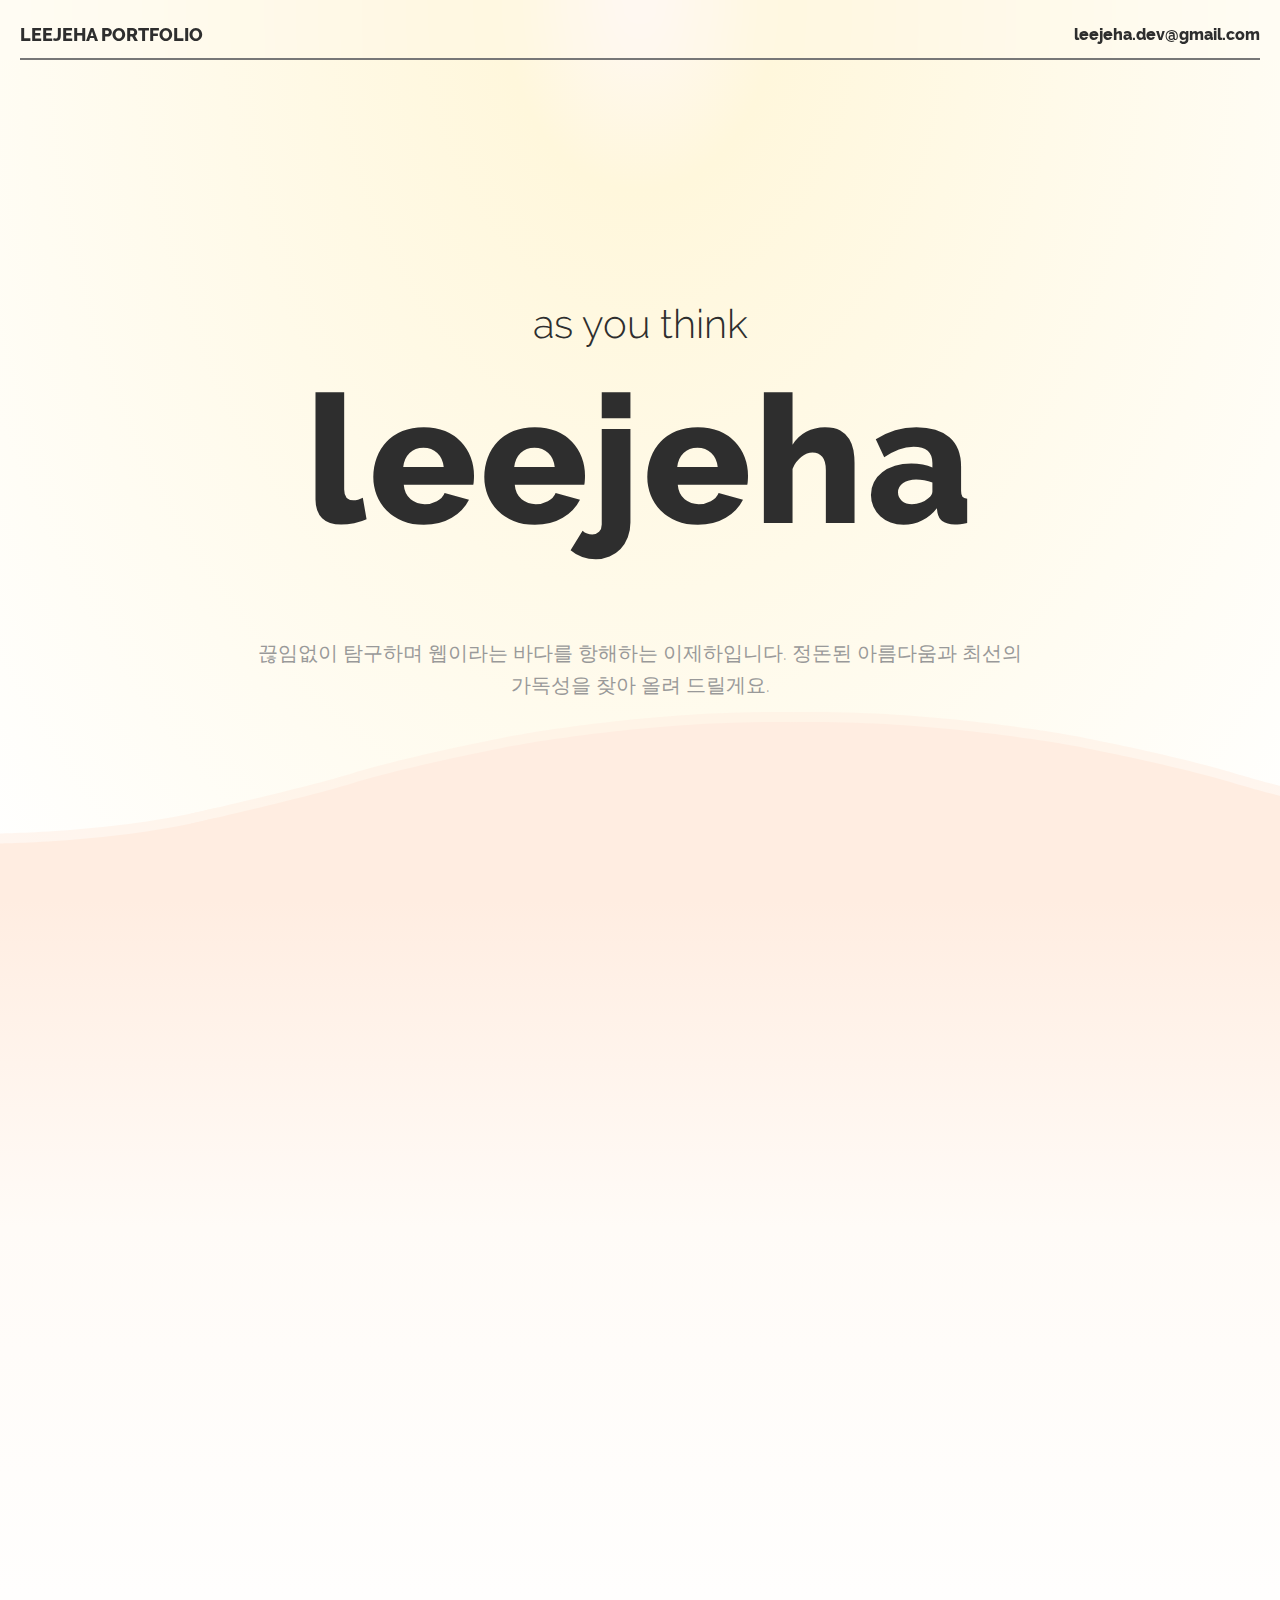
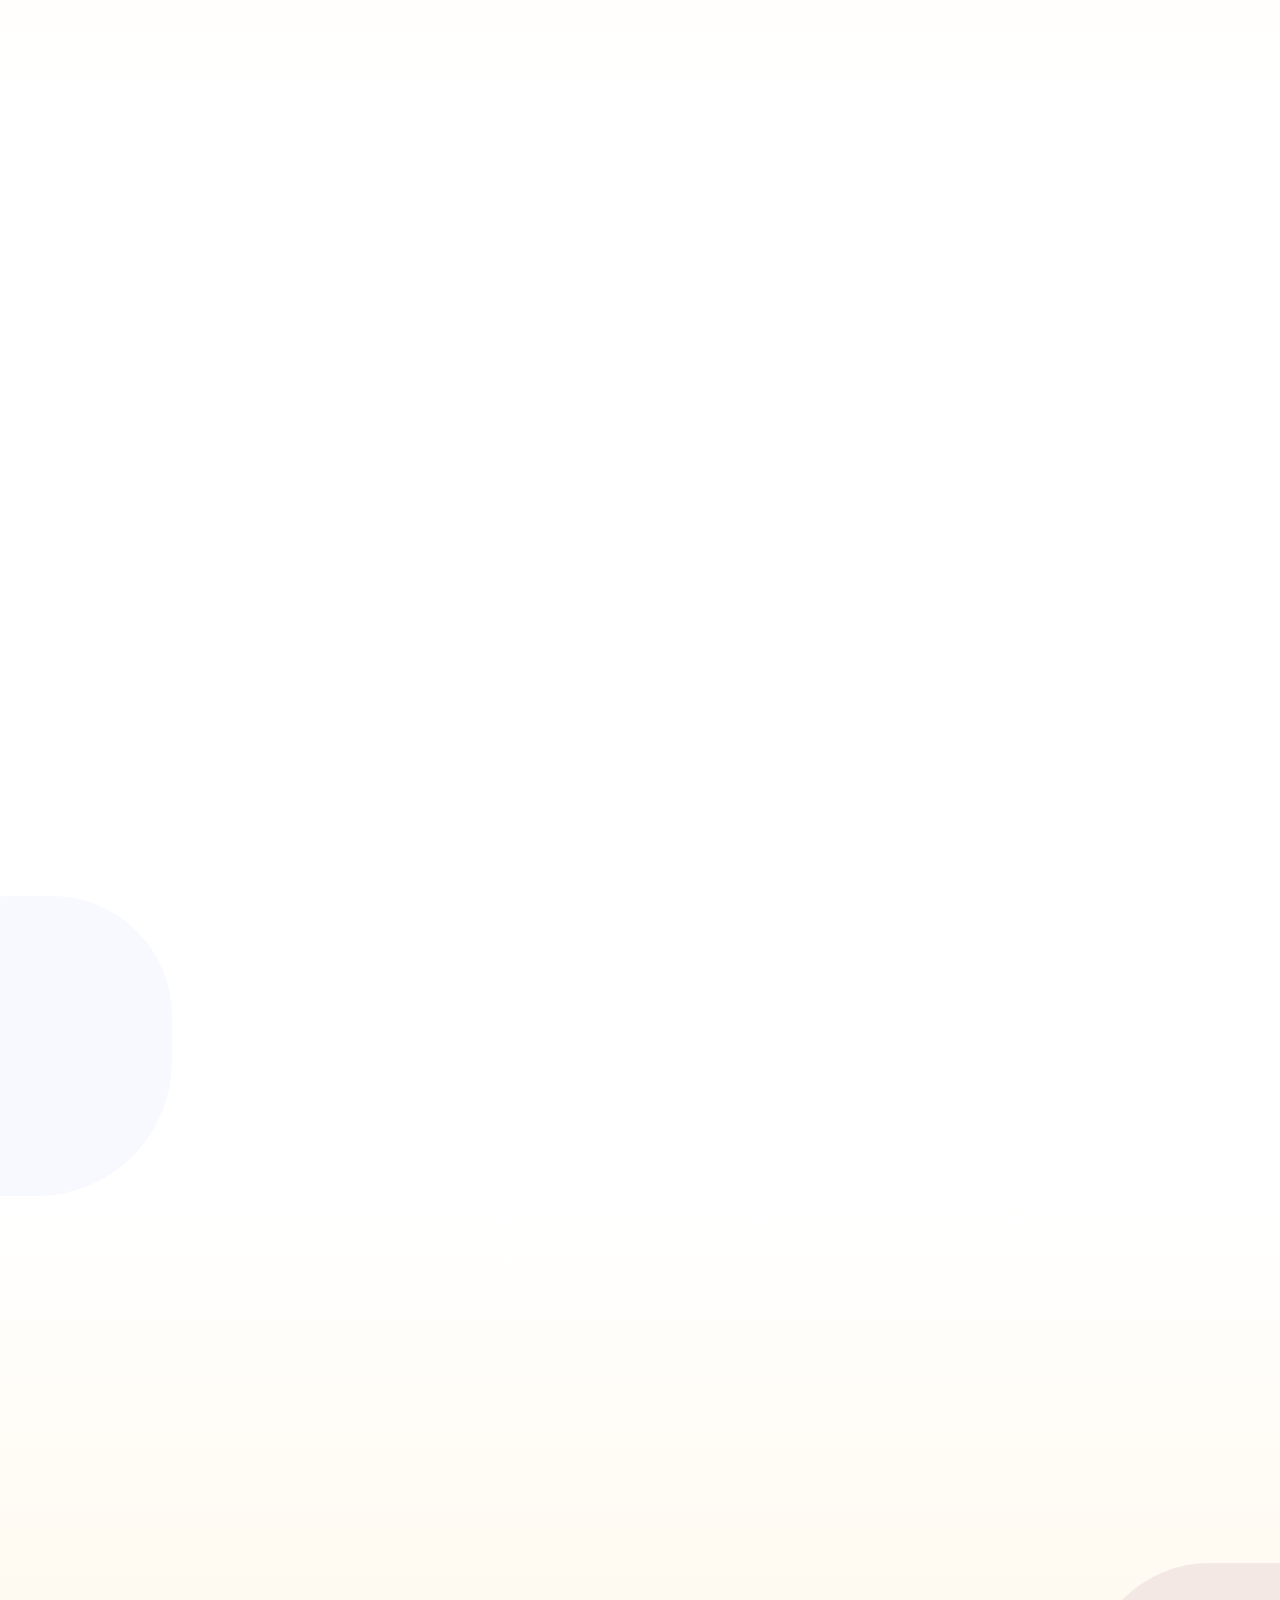
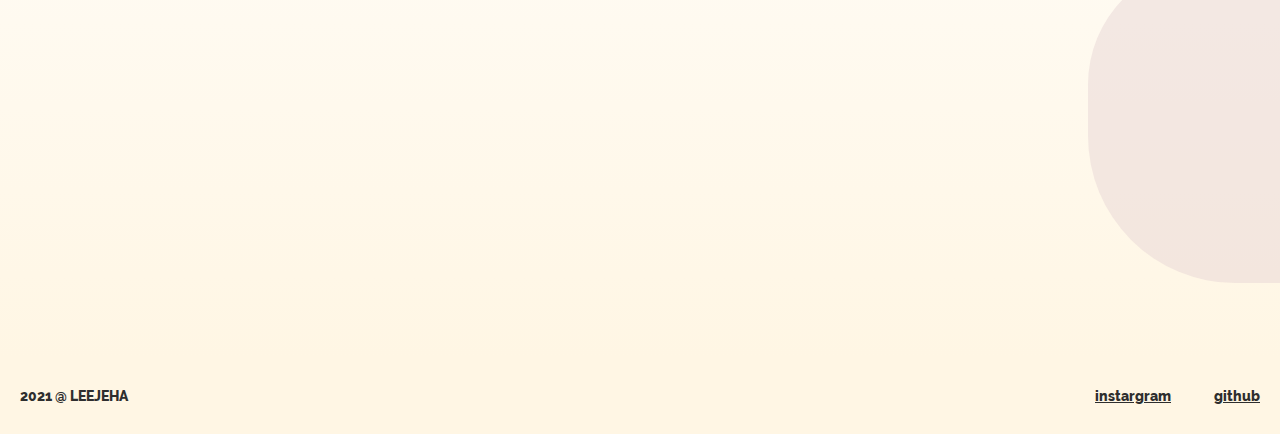
==== main.html @ e1c692f7 "업데이트" ====
<!DOCTYPE html>
<html lang="ko">
  <head>
    <meta charset="UTF-8">
    <meta http-equiv="x-ua-compatible" content="IE=EDGE">
    <meta name="viewport" content="width=device-width, initial-scale=1">
    <meta name="Author" content="이제하leejeha">
    <meta name="keywords" content="웹퍼블리싱 , web publishing , 반응형 웹, 반응형 , 이제하의 포트폴리오 , 웹 퍼블리셔 , 경력 웹 퍼블리셔 , 포트폴리오 , 웹 퍼블리싱 포트폴리오, 웹 퍼블리셔 포트폴리오 , UI , UX">
    <meta name="description" content="웹퍼블리셔 이제하의 포트폴리오입니다.누구나 직관적으로 알 수 있는 UX를 만드는 데 관심이 많아요.">
    <title>LeeJeha portfolio</title>
    <link rel="stylesheet" href="css/reset.css">
    <link rel="stylesheet" href="css/font.css">
    <link rel="stylesheet" href="css/common.css">
    <link rel="stylesheet" href="css/style.css">
    <link rel="stylesheet" href="css/animation.css">
    <link rel="apple-touch-icon" sizes="120x120" href="apple-touch-icon.png">
    <link rel="icon" type="image/png" sizes="32x32" href="favicon-32x32.png">
    <link rel="icon" type="image/png" sizes="16x16" href="favicon-16x16.png">
    <link rel="shortcut icon" href="favicon.ico" type="image/x-icon">
    <script src="js/jquery-3.4.1.min.js"></script>
    <script src="js/jquery-migrate-1.4.1.min.js"></script>
    <script src="js/main.js"></script>
    <script>
      window.onload = function(){
       $("#loading").hide();
      }
     </script>
  </head>
  <body>
    <div id="loading" class="load-bg">
      <img src="img/loading.gif" alt="loading" width="100" height="100">
    </div>
    <div id="wrap">
      <!-- header_container// -->
      <section class="header_container">
        <header class="main_header">
          <div class="flex">
            <h1 class="logo">
              <a href="/" class="">LEEJEHA PORTFOLIO</a>
            </h1>
            <a href="mailto:leejeha.dev@gmail.com" class="link-email">leejeha.dev@gmail.com</a>
          </div>
        </header>
      </section>
      <!-- //header_container -->
  
      <main class="section-wrap">
        <!-- intro// -->
        <section class="intro">
          <div class="title-module">
            <div class="title-module-inner">
              <p class="title-main">
                <span class="title-sub">as you think</span>
                <strong class="">leejeha</strong><br />
              </p>
              <div class="desc-wrap">
                <p class="title-desc">
                  끊임없이 탐구하며 웹이라는 바다를 항해하는 이제하입니다.
                  정돈된 아름다움과 최선의 가독성을 찾아 올려 드릴게요.
                </p>
              </div>
            </div>
          </div>
          <div class="ani-base">
            <div class="ani-wave"></div>
            <div class="ani-wave"></div>
          </div>
        </section>
        <!-- //intro -->
  
        <!-- project// -->
        <section id="project" class="content project">
          <div class="project-title box-ani top-bottom">
            <strong class="section-title">PROJECT</strong>
            <strong class="section-title-desc">what i made</strong>
          </div>
          <div class="project-container">
            <ul class="list-project flex box-ani top-bottom tran04">
              <li>
                <div class="project-wrap">
                  <div class="thumb-box">
                    <a href="./html/damgging.html">
                      <img src="../portfolio/img/con1/project_dam.png" alt="담깅">
                    </a>
                  </div>
                  <div class="project-title-box">
                    <span class="project-year">2023</span>
                    <strong class="thumb-title">플로깅 어시스턴트 앱 담깅</strong>
                    <p class="desc">모바일</p>
                  </div>
                </div>
                
                <!-- <div class="poplayer pop_desc">
                  <div class="popcont">
                    <div class="thumb-box">
                      <img src="../portfolio/img/con1/port_damgging_pop.png" alt="이젠클라우드">
                    </div>
                    <dl class="port_detail">
                      <dt class="title">[해커톤]담깅 - 플로깅 프로젝트 웹사이트 구축</dt>
                      <dd>
                        <strong class="unit_name">환경 및 담당업무</strong>
                        <span class="unit_cont">React / 마크업(퍼블리싱)</span>
                      </dd>
                      <dd>
                        <strong class="unit_name">사용 언어</strong>
                        <span class="urignit_cont">HTML5 / CSS3</span>
                      </dd>
                      <dd>
                        <span class="desc">
                          사이트에 대한 간단한 설명 및 담당했던 업무를 상세히 입력한다.
                        </span>
                      </dd>
                    </dl>
                  </div>
                  <button type="button" class="btn_popclose">
                    <span class="hidden">닫기</span>
                  </button>
                </div> -->
              </li>
              <li>
                <div class="project-wrap">
                  <div class="thumb-box">
                    <a href="./html/ezen.html">
                      <img src="../portfolio/img/con1/project_ezen.png" alt="이젠클라우드">
                    </a>
                  </div>
                  <div class="project-title-box">
                    <span class="project-year">2023</span>
                    <strong class="thumb-title">이젠클라우드 다단계 쇼핑몰 서비스 구축</strong>
                    <p class="desc">기획 / 반응형웹</p>
                  </div>
                </div>
                <!-- <div class="poplayer pop_desc">
                  <div class="popcont">
                    <div class="thumb-box">
                      <img src="../portfolio/img/con1/port_ezen_pop.png" alt="이젠클라우드">
                    </div>
                    <dl class="port_detail">
                      <dt class="title">[이젠클라우드]엔더스 자사 솔루션 구축 프로젝트</dt>
                      <dd>
                        <span class="unit_cont">HTML5 / CSS3 / jQuery</span>
                      </dd>
                      <dd>
                        <span class="desc">
                          사이트에 대한 간단한 설명 및 담당했던 업무를 상세히 입력한다.
                        </span>
                      </dd>
                    </dl>
                  </div>
                  <button type="button" class="btn_popclose">
                    <span class="hidden">닫기</span>
                  </button>
                </div> -->
              </li>
              <li>
                <div class="project-wrap">
                  <div class="thumb-box">
                    <a href="./html/mylab.html">
                      <img src="../portfolio/img/con1/project_mylab.png" alt="마이랩">
                    </a>
                  </div>
                  <div class="project-title-box">
                    <span class="project-year">2023</span>
                    <strong class="thumb-title">한국암웨이 마이랩 유지보수</strong>
                    <p class="desc">반응형웹</p>
                  </div>
                </div>
                <!-- <div class="poplayer pop_desc">
                  <div class="popcont">
                    <div class="thumb-box">
                      <img src="../portfolio/img/con1/port_mylab_pop.png" alt="마이랩">
                    </div>
                    <dl class="port_detail">
                      <dt class="title">한국암웨이 마이랩 솔루션 - 스타일 및 레이아웃 유지보수</dt>
                      <dd>
                        <strong class="unit_name">환경 및 담당업무</strong>
                        <span class="unit_cont">VUE.js / 마크업(퍼블리싱)</span>
                      </dd>
                      <dd>
                        <strong class="unit_name">사용 언어</strong>
                        <span class="unit_cont">SCSS</span>
                      </dd>
                      <dd>
                        <span class="desc">
                          사이트에 대한 간단한 설명 및 담당했던 업무를 상세히 입력한다.
                        </span>
                      </dd>
                    </dl>
                  </div>
                  <button type="button" class="btn_popclose">
                    <span class="hidden">닫기</span>
                  </button>
                </div> -->
              </li>
              <li>
                <div class="project-wrap">
                  <div class="thumb-box">
                    <a href="./html/ums.html">
                      <img src="../portfolio/img/con1/project_kjbank.png" alt="광주은행">
                    </a>
                  </div>
                  <div class="project-title-box">
                    <span class="project-year">2023</span>
                    <strong class="thumb-title">광주은행 UMS 솔루션 구축</strong>
                    <p class="desc">PC web</p>
                  </div>
                </div>
                <!-- <div class="poplayer pop_desc">
                  <div class="popcont">
                    <div class="thumb-box">
                      <img src="../portfolio/img/con1/port_ums_kj.png" alt="광주은행 UMS">
                    </div>
                    <dl class="port_detail">
                      <dt class="title">광주은행 UMS 관리자 서비스 구축 및 개선 프로젝트</dt>
                      <dd>
                        <strong class="unit_name">환경 및 담당업무</strong>
                        <span class="unit_cont">JAVA / 마크업(퍼블리싱)</span>
                      </dd>
                      <dd>
                        <strong class="unit_name">사용 언어</strong>
                        <span class="unit_cont">HTML5 / CSS3 / jQuery</span>
                      </dd>
                      <dd>
                        <span class="desc">
                          사이트에 대한 간단한 설명 및 담당했던 업무를 상세히 입력한다.
                        </span>
                      </dd>
                    </dl>
                  </div>
                  <button type="button" class="btn_popclose">
                    <span class="hidden">닫기</span>
                  </button>
                </div> -->
              </li>
              <li>
                <div class="project-wrap">
                  <div class="thumb-box">
                    <a href="./html/email.html">
                      <img src="../portfolio/img/con1/project_email.png" alt="광주은행">
                    </a>
                  </div>
                  <div class="project-title-box">
                    <span class="project-year">2023</span>
                    <strong class="thumb-title">이메일 템플릿</strong>
                    <p class="desc">마크업 / jQuery</p>
                  </div>
                </div>
                <div class="poplayer pop_desc">
                  <div class="popcont"> 
                    <div class="thumb-box">
                      <img src="../portfolio/img/con1/port_email.png" alt="광주은행">
                    </div>
                    <dl class="port_detail">
                      <dt class="title">광주은행 이메일 템플릿 및 첨부파일 테이블 코딩</dt>
                      <dd>
                        <strong class="unit_name">담당업무</strong>
                        <span class="unit_cont">마크업(퍼블리싱)</span>
                      </dd>
                      <dd>
                        <strong class="unit_name">사용 언어</strong>
                        <span class="unit_cont">HTML / Javascript</span>
                      </dd>
                      <dd>
                        <span class="desc">
                          사이트에 대한 간단한 설명 및 담당했던 업무를 상세히 입력한다.
                        </span>
                      </dd>
                    </dl>
                  </div>
                  <button type="button" class="btn_popclose">
                    <span class="hidden">닫기</span>
                  </button>
                </div>
              </li>
            </ul>
          </div>
        </section>
        <!-- //project -->
  
        <!-- profile// -->
        <section id="profile" class="content profile">
          <div class="profile-wrap">
            <div class="image-box box-ani bottom-top tran02">
              <img src="./img/profile.svg" alt="프로필">
            </div>
            <div class="profile-txt-box box-ani bottom-top tran06">
              <div class="profile-title">
                <strong>leejeha</strong>
              </div>
              <p>
                안녕하세요!<br />
                고요함 속 경청과 소통을 즐기는 웹퍼블리셔 이제하입니다.<br />
                갈등과 이슈를 기회로 바꾸는 데 흥미를 느끼며, 언제나 '모든 업무는 전부 나의 것'이라는 마음으로
                포기하는 일 없이 나아갑니다.
              </p>
              <p>
                상황에 따라 정돈된 마크업과 컴포넌트 단위 작업을 능숙하게 할 수 있습니다. 
                VUE / JSP 환경을 경험하였으며, REACT 클래스를 수강하여 다양한 방법을 
                탐구하기 위해 노력하고 있습니다.
              </p>
              <p>
                누구나 직관적으로 알 수 있는 UX를 만드는 데 관심이 많아요.<br />
                미래의 UI/UX 기획자를 꿈꾸고 있으며,
                프로젝트라는 넓은 도화지 위에 팀원들과 함께 걸어가며 '완성'을 그립니다.
              </p>
            </div>
            <a href="https://panoramic-vertebra-c48.notion.site/4df01962bee345e4b0b6b75c0b12daf1?pvs=4" class="btn big box-ani">더 알아보기</a>
          </div>
        </section>
        <!-- //profile -->
        <!-- contact// -->
        <section id="contact" class="contact">
          <div class="contact-wrap">
            <h2 class="contact-title  box-ani bottom-top">Always Waiting for You</h2>
            <p class="contact-title-desc box-ani top-bottom">
              경험과 인성을 갖춘 퍼블리셔를 찾고 있다면<br />
              멋진 일을 함께 하고 싶다면<br />
              언제든지 메일 주세요 :>
            </p>
            <form>
              <fieldset>
                <legend>메시지 전송 양식</legend>
              </fieldset>
              <div class="form-area box-ani top-bottom">
                <ul class="row">
                  <li>
                    <div class="list-item">
                      <input type="text" placeholder="이름">
                    </div>
                  </li>
                  <li>
                    <div class="list-item">
                      <input type="email" placeholder="이메일">
                    </div>
                  </li>
                </ul>
                <ul>
                  <li>
                    <div class="list-item">
                      <textarea placeholder="내용을 입력해주세요."></textarea>
                    </div>
                  </li>
                </ul>
                <a href="mailto:leejeha.dev@gmail.com" class="btn big">보내기</a>
            </form>
  
          </div>
  
        </section>
        <!-- //contact -->
      </main>
  
      <!-- footer// -->
      <footer class="footer">
        <div class="flex">
          <p>2021 @ LEEJEHA</p>
          <div class="link-wrap">
            <a href="https://instagram.com/moo2_1208?igshid=MzMyNGUyNmU2YQ==" target="_blank">instargram</a>
            <a href="https://github.com/jeha-dev" target="_blank">github</a>
          </div>
        </div>
        
      </footer>
      <!-- //footer -->
    </div>
  </body>
</html>
---- css/font.css ----
/* Pretendard */
@font-face {
  font-family: 'Pretendard-Light'; 
    font-style: normal;
    font-weight: 300;
    font-display:swap;
    src: url(/font/Pretendard-Light.woff2) format("woff2");
}
@font-face {
  font-family: 'Pretendard-Medium'; 
    font-style: normal;
    font-weight: 500;
    font-display:swap;
    src: url(/font/Pretendard-Medium.woff2) format("woff2");
}
@font-face {
  font-family: 'Pretendard-ExtraBold'; 
    font-style: normal;
    font-weight: 800;
    font-display:swap;
    src: url(/font/Pretendard-ExtraBold.woff2) format("woff2");
}

/* Raleway */
@font-face{
  font-family: 'Raleway';
  font-style:normal;
  font-weight:300;
  src: url(/font/Raleway-Light.woff2) format("woff2");
}
@font-face{
  font-family: 'Raleway';
  font-style:normal;
  font-weight:800;
  src: url(/font/Raleway-ExtraBold.woff2) format("woff2");
}
---- css/common.css ----
@charset "utf-8";

/* module pack */
.clr-black{color:#000;}
.clr-gray{color:#999;}
.clr-red{color:#ff0000;}
.mg-top{margin-top:10px;}
.mg-bottom{margin-bottom:10px;}
.pdd-top{padding-top:10px;}
.pdd-bottom{padding-bottom:10px;}
.flex{display:flex;flex-wrap: nowrap;flex-direction:row;justify-content:space-between;align-items:center;}

/* font */
.syne{font-family: 'Syne', sans-serif;}

/* loading */
.load-bg {
  display:flex;
  justify-content:center;
  align-items:center;
  position:fixed;
  top:0;
  left:0;
  width:100%;
  height:100%;
  background-color:rgba(0,0,0, .78);
  text-align:center;
  z-index:999;
}
.load-bg img {
  z-index:1000;
}

/* layout > wrap, section-wrap, header, footer, sidebars, lnb, .content, .project-title */
.wrap{
  word-break: keep-all;
}
section, 
.section-wrap {
  position:relative;
}
.section-wrap.details .contact:before{
  display: none;
}
/* header */
.header_container {
  width:100%;
  padding-right:20px;
  padding-left:20px;
  position: fixed;
  top:0;
  left:0;
  background-color:rgba(256,256,256, 12%);
  -webkit-backdrop-filter: blur(2rem);
  backdrop-filter: blur(2rem);
  z-index:100;
}
.main_header {
  min-width:35rem;
  max-width:147rem;
  height:60px;
  margin:0 auto;
  padding-top:22px;
  border-bottom:0.2rem solid #777;
  transition:all 0.4s ease;
}
.main_header .logo a {
  font-size:1.8rem;
  font-weight:800;
}
.main_header .link-email {
  font-size:1.6rem;
  font-weight:800;
}
.link-email::before{
  content:'';
  display:none;
  width:2.4rem;
  height:2.4rem;
  background:url('../img/icon/ico_mail_black.svg') no-repeat bottom / 2.6rem;
  vertical-align:middle;
}

/* footer */
.footer {
  width:100%;
  padding:30px 20px;
  background-color:#FFF6E4;
}
.footer p,
.footer .link-wrap a{
  font-size:1.4rem;
  font-weight:800;
}
.footer .link-wrap a{
  margin-left:40px;
  font-weight:800;
  text-decoration:underline;
}
/* content */
.content *:not(".project-title"){
  position:relative;
  z-index:1;
}
/* project-title */
.project-title {
  margin-bottom:80px;
}
.project-title strong{
  display:block;
  text-align:center;
}
.section-title{
  margin-bottom:6px;
  color:#999;
  font-size:2.4rem;
  font-weight:300;
  opacity:0.4;
}
.section-title-desc{
  color:#999;
  font-size:6.4rem;
  font-weight:800;
  letter-spacing:0.3rem;
  opacity:0.4;
}

/* 
module : button, form, thumbnail, listproject, details-module, popup 
*/

/* button */
.btn {
  position:relative;
  height:3.8rem;
  line-height:38px;
  padding:0 12px;
  background:rgba(256,256,256);
  color:#555;
  font-size:1.4rem;
  font-weight:300;
  text-align:center;
  vertical-align:middle;
  border:0.1rem solid #ccc;
  transition:background-color 0.5s;
}
.btn.big {
  width:24rem;
  height:5.2rem;
  line-height:52px;
  background:rgba(256,256,256, 30%);
  font-size:1.8rem;
}
.btn:focus{
  background:rgba(256,256,256,1);
}
.btn.home {
  position:fixed;
  bottom:18px;
  left:50%;
  transform:translateX(-50%);
  width:12rem;
  line-height:36px;
  background-color:#fff;
  color:#111;
  font-family:'Pretendard';
  font-weight:500;
  border-width:0.2rem;
  border-color:#2e2e2e;
  transition:bottom ease-in-out 0.5s;
  z-index:100;
}

/* text-link */
.text-link {
  position:absolute;
  bottom:-60px;
  left:0;
  text-align:left;
  color:rgb(249, 152, 78);
  font-size:1.6rem;
  font-family:'Pretendard';
  font-weight:500;
  text-decoration:underline;
}

/* form */
input, select, textarea {
  background:transparent;
  font-family:'Pretendard';
  border:none;
}
textarea {
  width:100%;
  height:120px;
  padding:10px;
  color:#2e2e2e;
  font-size:1.6rem;
  font-weight:500;
  border-bottom:0.2rem solid #3e3e3e;
  resize:none;
  overflow-y:auto;
}
input[type="text"], input[type="password"], input[type="number"], input[type="email"], input[type="search"] {
  width:100%;
  height:40px;
  padding:0 10px;
  color:#2e2e2e;
  font-size:1.6rem;
  font-weight:500;
  vertical-align:middle;
  border-bottom:0.2rem solid #3e3e3e;
}
input[type="text"]::placeholder, input[type="password"]::placeholder, input[type="number"]::placeholder, input[type="email"]::placeholder, input[type="search"]::placeholder, textarea::placeholder {
  color:#2e2e2e;
  font-weight:500;
}

/* thumbnail */
.thumb-box{
  background-color:#fff;
  border-radius:30px;
  border:0.1rem solid #e1e1e1;
  overflow:hidden;
}
.thumb-box img{
  width:100%;
  max-width:100%;
  cursor: pointer;
  transform:scale(1);
  transition:transform 0.3s;
}
.thumb-box a:hover img,
.thumb-box a:focus img{
  transform:scale(1.1);
}

/* details-module */
.details {
  background:linear-gradient( #fff3e1 0%, #fffbf7 40%, #fff 100%);
}
.details-intro {
  padding-top:120px;
  padding-bottom:20px;
  overflow:hidden;
}
.details-module {
  position:relative;
  max-width:147rem;
  margin:0 auto;
}
.details-desc {
  display:flex;
  position:relative;
  flex-direction:column;
  align-items:flex-start;
  width:73.5rem;
  margin-left:40px;
  padding-top:60px;
}
.col-2-lg, .col-2-square {
  display:flex;
}
.project-image{
  width:calc(100% - 77.5rem);
  height:100%;
  box-shadow:0px 2px 12px rgba(0, 0, 0, .11);
  border-radius:30px;
  overflow:hidden;
}
.project-image img{
  width:100%;
  object-fit:cover;
}
.row {
  display:flex;
  justify-content:center;
  flex-direction:row;
  flex-wrap:wrap;
  margin-bottom:80px;
}
.row .project-image{
  width:40.4%;
}
.row .project-image.full{
  width:100%;
}
.row .project-image:nth-of-type(2){
  width: 57.14%;
  margin-left:24px;
}
.details .article-title{
  margin-bottom:6px;
  color:#999;
  font-size:2rem;
  font-weight:300;
}
.details .project-title{
  margin-bottom:18px;
  font-size:6rem;
  font-weight:800;
  font-family:'Pretendard';
}
.details .skill-detail{
  margin-bottom:50px;
}
.details .list-skill {
  display:flex;
  flex-direction:row;
  justify-content:flex-start;
  align-items:center;
}
.details .list-skill li{
  margin-right:6px;
  color:#999;
  font-size:1.8rem;
}
.details .list-skill li:after{
  content:'/';
  display:inline-block;
  margin-left:6px;
  color:#999;
  font-size:1.8rem;
}
.details .list-skill li:last-child{
  margin-right:0;
}
.details .list-skill li:last-child:after{
  content:'';
  font-size:0;
}
.details .intro-desc {
  position:relative;
}
.details .intro-desc p{
  margin-bottom:22px;
  font-size:2rem;
  line-height:32px;
}
.details .intro-desc .text-link{
  bottom:-20px;
}
.details-content {
  padding-top:180px;
}
.content-desc {
  width:100%;
}
.content-desc p {
  margin-top:30px;
  font-size:2rem;
  line-height:32px;
}

/* 목록 other-project-link */
.other-project-link {
  display:flex;
  flex-direction:column;
  justify-content:center;
  max-width:147rem;
  margin:0 auto;
  padding-top:120px;
}
.other-project-link .link-title{
  display:block;
  padding:15px 0;
  font-size:2.8rem;
  text-align:left;
}
.other-project-link .list-other {
  border-top:0.1rem solid #e1e1e1;
  border-bottom:0.1rem solid #e1e1e1;
}
.other-project-link .list-other li{
  padding:12px 8px;
  background-color:transparent;
}
.other-project-link .list-other li a {
  position:relative;
  font-size:2rem;
  font-family:'Pretendard';
  font-weight:500;
  z-index:0;
}
.other-project-link .list-other li a::before{
  content:'';
  display:block;
  position:absolute;
  top:0;
  left:0;
  width:0%;
  height:100%;
  background-color:#ffd2a5;
  opacity:0.2;
  transition:width linear 0.212s;
  z-index:-1;
}
.other-project-link .list-other li:hover a::before{
  width:100%;
}

/* popup */
.poplayer {
  display:none;
  position:fixed;
  top:50%;
  right:0;
  left:50%;
  bottom:0;
  transform:translateX(-50%) translateY(-50%);
  width:680px;
  max-width:680px;
  height:600px;
  text-align:center;
  z-index:100;
}
.poplayer.open {
  display:block;
}
.poplayer .popcont {
  display:flex;
  flex-direction:column;
  max-width:100%;
  max-height:600px;
  background-color:#fff;
  border-radius:12px;
  box-shadow: 0px 6px 12px rgba(0, 0, 0, .20);
  overflow-y:auto;
}
.poplayer .popcont::-webkit-scrollbar {
  width:2px;
}
.poplayer .popcont::-webkit-scrollbar-thumb {
  background-color:#ccc;
  border-radius:30px;
}
.poplayer .popcont::-webkit-scrollbar-track {
  background-color:#fff;
}
.pop_desc .thumb-box{
  display:flex;
  justify-content:center;
  align-items:center;
  width:100%;
  margin-bottom:10px;
  border-top-right-radius:0;
  background-color: #fff;
}
.pop_desc .port_detail {
  width:100%;
  height:auto;
  padding:12px 20px 12px 20px;
  background-color:#fff;
  text-align:left;
}
.pop_desc .port_detail .title{
  margin-bottom: 12px;
  padding-right:22px;
  font-size:2.2rem;
  font-weight:600;
  text-align:left;
}
.pop_desc .port_detail dd {
  font-size: 1.5rem;
  margin-bottom:15px;
}
.pop_desc .port_detail .unit_name{
  margin-bottom:6px;
  color:#333;
  font-weight:500;
}
.pop_desc .port_detail .unit_cont{
  color:#777;
}
.pop_desc .port_detail dd:last-child{
  margin-top:48px;
}
.pop_desc .port_detail dd:last-child .desc{
  line-height:28px;
  font-size:1.7rem;
}
.pop_desc .btn_link{
  margin-top:0;
}
.poplayer .btn_popclose {
  display:block;
  position:absolute;
  right:10px;
  top:10px;
  width:30px;
  height:30px;
  border-radius:50%;
  background:rgba(3,3,3,0.16) url("../img/icon/close.png") no-repeat center / 18px;
}

/* responsive */
@media (max-width: 1469px) {
  .section-title {
    font-size:2rem;
  }
  .details-intro,
  .details-content {
    padding-left:20px;
    padding-right:20px;
  }
  .col-2-lg, .col-2-square {
    align-items:center;
  }
  .project-image{
    width:47%;
  }
  .details-desc {
    width:50%;
    margin-left:3%;
    padding-top:30px;
  }
  .details .project-title {
    font-size:4rem;
  }
  .details .article-title{
    font-size:1.8rem;
  }
  .details .intro-desc p,
  .content-desc p{
    margin-bottom:18px;
    font-size:1.8rem;
    line-height:26px;
  }
  .details .skill-detail {
    margin-bottom:30px;
  }
  .details .list-skill li {
    font-size:1.6rem;
  }
  .other-project-link {
    margin-bottom:80px;
  }
  .other-project-link .link-title,
  .other-project-link .list-other {
    padding-left:20px;
    padding-right:20px;
  }
  .details .contact {
    display:none;
  }
  .details + .footer{
    background-color:transparent;
  }
}

@media (max-width: 720px) {
  /* layout */
  .main_header {
    min-width:100%;
    max-width:100%;
    height:50px;
    margin:0 auto;
    padding-top:16px;
  }
  .main_header .logo a {
    font-size:1.7rem;
  }
  .main_header .link-email {
    font-size:0;
  }
  .link-email::before{
    content:'';
    display:inline-block;
  }
  .footer {
    padding-left:8px;
    padding-right:8px;
  }
  .footer .link-wrap a {
    margin-left:16px;
    font-size:1.2rem;
  }
  /* project-title */
  .project-title {
    max-width:100%;
    min-width:35rem;
    margin-bottom:30px;
  }
  .section-title{
    font-size:2.4rem;
  }
  .section-title-desc{
    font-size:4.8rem;
  }
  /* module */
  .btn.home {
    width:9rem;
    bottom:18px;
    left:unset;
    right:20px;
    transform:none;
  }
  .text-link {
    bottom:-5%;
  }
  /* thumb-box */
  .thumb-box a:hover img{
    transform:none;
  }
  /* other-link */
  .other-project-link .list-other li:hover a:before{
    width:unset;
  }
  .other-project-link .list-other li:focus a:before{
    width:100%;
  }
  /* form */
  textarea,
  input[type="text"], input[type="password"], input[type="number"], input[type="email"], input[type="search"] {
    font-size:1.3rem;
    font-weight:300;
    border-bottom:0.2rem solid #3e3e3e;
  }
  input[type="text"], input[type="password"], input[type="number"], input[type="email"], input[type="search"] {
    margin-bottom:8px;
  }
  /* details-module */
  .details-intro {
    padding-top:90px;
  }
  .col-2-lg, .col-2-square {
    flex-direction:column;
    align-items:flex-start;
  }
  .project-image, .details-desc {
    width:100%;
  }
  .details-desc {
    margin-left:0;
    padding-top:40px;
  }
  .details .project-title {
    margin-bottom:16px;
  }
  .details .skill-detail {
    margin-bottom:28px;
  }
  .details .list-skill,
  .intro-desc p {
    font-family:'Pretendard';
  }
  .details .intro-desc p, .content-desc p {
    font-size:1.6rem;
    line-height:24px;
  }
  .details-content {
    padding-top:160px;
    padding-bottom:50px;
  }
  .details-module {
    max-width:100%;
  }
  .details-module .row{
    flex-direction:column;
    justify-content:flex-start;
    margin-bottom:0;
  }
  .row .project-image {
    width:100%;
    margin-bottom:16px;
  }
  .row .project-image:nth-of-type(2) {
    width:100%;
    margin-left:0;
  }
  .content-desc p {
    margin-top:12px;
  }
  .other-project-link {
    padding-top:65px;
  }
  .other-project-link .link-title {
    font-size:2.4rem;
  }
  .other-project-link .list-other li {
    padding-left:0;
    padding-right:0;
  }
  .other-project-link .list-other li a {
    font-size:1.6rem;
  }
}
---- css/style.css ----
@charset "utf-8";

/* prologue */
.prologue {
  position:fixed;
  top:0;
  left:0;
  width:100%;
  height:100vh;
  background-color:#111;
  vertical-align:middle;
  text-align:center;
  z-index:100;
}
.prologue > * {
  display:inline-block;
}
.prologue .btn_prologue{
  margin:50px auto 0;
  padding:20px;
  background-color:#111;
  color:#fff;
  font-size:3rem;
  text-align:center;
}

/* main Animation - wave  */
.intro {
  width:100%;
  height:100vh;
  max-height:100%;
  padding-bottom:100px;
  background:radial-gradient(ellipse at top, rgb(255, 248, 243) 0%, rgb(255, 247, 220) 15%, #fff 100%);
  overflow: hidden;
}
.intro .ani-base {
  position:absolute;
  bottom:0;
  left:0;
  width:100%;
  height:2%;
  background: #FFEDE1;
  z-index:1;
}
.ani-base .ani-wave{
  position:absolute;
  top:-170px;
  opacity:0.5;
  width:640rem;
  height:19.8rem;
  background:url('../img/bg_wave.svg') repeat-x;
  z-index:0;
  animation: rolling 7s cubic-bezier(0.24,0.45,0.68,0.42)  infinite;
  transform: translate3d(0, 0, 0); 
}
.ani-base .ani-wave:nth-child(2){
  top:-160px;
  opacity:1;
  z-index:1;
  animation: rolling 7s cubic-bezier(0.34,0.45,0.62,0.42) -0.12s infinite,
  swelling 7s infinite;
}
/* 좌우 이동 */
@keyframes rolling{
  0% {
    margin-left:0;
  }
  100% {
    margin-left:-1600px;
  }
}
/* 수직운동 */
@keyframes swelling {
  0% {
    transform:translate3d(0,-20px,0);
  }
  50% {
    transform:translate3d(0,10px,0);
  }
  100% {
    transform:translate3d(0,-20px,0);
  }
}
.title-module-inner{
  max-width:128rem;
  margin:0 auto;
  padding-top:210px;
  text-align:center;
}
.title-module-inner strong{
  font-size:14rem;
  font-weight:800;
  letter-spacing:0.3rem;
}
.title-module-inner .title-sub{
  display:block;
  margin-bottom:8px;
  font-size:4rem;
}
.title-module-inner .desc-wrap{
  width:38%;
  margin:72px auto 0;
}
.desc-wrap .title-desc{
  color:#999;
  font-size: 2rem;
  font-weight:300;
  line-height:32px;
}

/* project */
.project{
  display:flex;
  flex-direction:column;
  justify-content:center;
  align-items:center;
  height:auto;
  padding-top:100px;
}
.project:before {
  content:'';
  position:absolute;
  top:0;
  width:100%;
  height:82rem;
  background:linear-gradient( #FFEDE1 0%, #fffbf7 40%, #fff 100%);
  z-index:0;
}
.project-container {
  position:relative;
  max-width:128rem;
  font-family:'Pretendard';
}
.list-project{
  position:relative;
  flex-wrap:wrap;
  justify-content:center;
  align-items:flex-start;
  z-index:3;
}
.list-project li{
  width:31%;
  margin-left:1%;
  margin-right:1%;
  margin-bottom:120px;
}
.project-title-box {
  display:flex;
  flex-direction:column;
  align-items:flex-start;
  margin-top:16px;
}
.project-year{
  margin-bottom:6px;
  color:#999;
  font-size:1.4rem;
}
.thumb-title {
  margin-bottom:8px;
  font-size:2.4rem;
  font-weight:600;
  line-height:30px;
}
.project-title-box .desc {
  color:#999;
  font-size:1.6rem;
}
.project-title-box .btn{
  margin-top:18px;
}

/* profile */
.profile {
  display:flex;
  flex-direction:column;
  justify-content:center;
  padding-bottom:160px;
}
.profile-wrap {
  display:flex;
  flex-direction:row;
  flex-wrap:wrap;
  justify-content:space-between;
  align-items:flex-start;
  position:relative;
  max-width:147rem;
  margin:0 auto;
  padding-top:260px;
  transition:transform 3s;
  z-index:1;
}
.profile-wrap:before,
.profile-wrap:after{
  content:'';
  display:block;
  position:absolute;
  border-top-left-radius:46%;
  border-top-right-radius:40%;
  border-bottom-left-radius:46%;
  border-bottom-right-radius:45%;
  z-index:-1;
}
.profile-wrap:before{
  width:60rem;
  height:60rem;
  left:-20%;
  bottom:-45%;
  background-color:#f8f9fe;
  animation: waves 6s cubic-bezier(0.3,0.45,0.54,0.42) infinite;
}
.profile-wrap:after{
  width:70rem;
  height:70rem;
  left:-30%;
  bottom:-65%;
  background-color:#d6e6ea63;
  /* background-color:#eafdf9; */
  animation: waves 7s cubic-bezier(0.24,0.45,0.68,0.38) infinite;
}
.profile-wrap .image-box{
  border-radius:30px;
}
.profile-wrap .image-box img{
  width:100%;
}
.profile-txt-box {
  position:relative;
  width:calc(100% - 552px);
  padding-top:36px;
  padding-left:8%;
  font-family:'Pretendard', sans-serif;
}
.profile-title {
  margin-bottom:30px;
}
.profile-title strong{
  color:#2e2e2e;
  font-size:3.2rem;
  font-weight:800;
  font-family:'Raleway';
}
.profile-txt-box p{
  margin-bottom:22px;
  font-size:2rem;
  line-height:30px;
}
.profile-txt-box p:last-child{
  margin-bottom:0;
}
.profile .btn{
  position:absolute;
  bottom:0;
  right:0;
}

/* contact */
.contact{
  min-width:128rem;
  max-width:100%;
  height:100%;
  margin:0 auto;
  background:linear-gradient( transparent, #FFF6E4);
  text-align:center;
  z-index:0;
}
.contact .contact-wrap{
  position:relative;
  padding-top:200px;
  padding-bottom:100px;
  overflow:hidden;
}
.contact .contact-wrap:before{
  content:'';
  display:block;
  position:absolute;
  right:-10%;
  bottom:10%;
  width:40rem;
  height:40rem;
  background-color:rgba(232, 214, 214, 0.5);
  border-top-left-radius:38%;
  border-top-right-radius:40%;
  border-bottom-left-radius:46%;
  border-bottom-right-radius:35%;
  z-index:1;
  animation: waves 6s cubic-bezier(0.3,0.45,0.54,0.42) infinite;
}
.contact-title {
  margin-bottom:40px;
  font-size:5.4rem;
  font-weight:800;
}
.contact-title-desc {
  margin-bottom:88px;
  color:#555;
  font-size:2rem;
  font-family:'Pretendard';
  font-weight:300;
  line-height:30px;
}
.contact .text-email {
  margin:0px auto 18px;
  font-size:8rem;
}
.form-area {
  position:relative;
  display:flex;
  flex-direction:column;
  justify-content:center;
  max-width:128rem;
  margin:0 auto;
  z-index:1;
}
.form-area ul {
  margin-bottom:30px;
}
.form-area ul.row{
  display:flex;
  flex-direction:row;
  flex-wrap:nowrap;
  justify-content:space-between;
}
.form-area .row li {
  width:calc(50% - 50px);
}
.form-area .btn {
  margin:40px auto;
}

@keyframes waves{
  from {
    transform:rotate(0deg);
  }
  to {
    transform:rotate(360deg);
  }
}

/* responsive */
@media (max-width: 1469px) {
  /* intro */
  .title-module-inner {
    max-width:100%;
    padding-top:300px;
  }
  .title-module-inner strong {
    font-size:14vw;
  }
  .title-module-inner .desc-wrap {
    width:62%;
  }

  /* project */
  .project {
    padding-left:20px;
    padding-right:20px;
  }
  .list-project li {
    width:48%;
    margin-bottom:80px;
  }

  /* profile */
  .profile{
    padding-bottom:100px;
    z-index:9;
  }
  .profile-wrap{
    max-width:100%;
    min-width:35rem;
    padding-left:20px;
    padding-right:20px;
  }
  .profile-wrap:before{
    width:30rem;
    height:30rem;
    left:-10%;
    bottom:-10%;
  }
  .profile-wrap:after{
    width:38rem;
    height:38rem;
    left:-30%;
    bottom:-20%;
  }
  .profile-wrap .image-box {
    width:44.444%;
  }
  .profile-txt-box{
    width:55%;
    padding-top:20px;
    padding-left:3%;
  }
  .profile-txt-box p{
    margin-bottom:18px;
  }
  .profile .btn{
    position:static;
    margin:60px auto 10px;
  }

  /* contact */
  .contact{
    min-width:35rem;
    z-index:10;
  }
  .contact .contact-wrap{
    padding-top:100px;
    padding-bottom:80px;
  }
  .contact .contact-wrap:before{
    width:32rem;
    height:32rem;
  }
  .contact-title {
    margin-bottom:36px;
    font-size:4.2rem;
  }
  .contact-title-desc {
    margin-bottom:78px;
    font-size:1.8rem;
    line-height:28px;
  }
  .form-area {
    max-width:100%;
    padding-left:20px;
    padding-right:20px;
  }
  .form-area ul {
    margin-bottom:18px;
  }
  .form-area ul.row{
    display:flex;
    flex-direction:row;
    flex-wrap:nowrap;
    justify-content:space-between;
  }
  .form-area .row li {
    width:calc(50% - 50px);
  }
  .form-area .btn {
    margin:40px auto;
  }
}

@media (max-width: 720px) {
 
.ani-base .ani-wave{
  position:absolute;
  top:-170px;
  opacity:0.5;
  width:230rem;
  height:19.8rem;
}
.intro {
  display:flex;
  flex-direction:column;
  justify-content:center;
  align-items:center;
}
.title-module-inner{
  max-width:100%;
  padding-top:0;
}
.title-module-inner strong{
  font-size:14vw;
}
.title-module-inner .title-sub{
  margin-bottom:4px;
  font-size:2.4rem;
}
.title-module-inner .desc-wrap{
  width:60%;
  margin:60px auto 0;
}
.desc-wrap .title-desc{
  font-size: 1.6rem;
  line-height:24px;
}

/* project */
.project{
  padding-left:20px;
  padding-right:20px;
  overflow: hidden;
}
.project:before {
  content:'';
  height:62rem;
}
.project-container {
  max-width:100%;
  padding-top:30px;
}
.list-project{
  position:relative;
  flex-direction:column;
  flex-wrap:nowrap;
  justify-content:center;
  padding-left:5px;
  padding-right:5px;
  z-index:3;
}
.list-project li{
  width:100%;
  margin-left:0%;
  margin-right:0%;
  margin-bottom:80px;
}
.list-project li:last-child{
  margin-bottom:0;
}
.project-title-box {
  display:flex;
  flex-direction:column;
  align-items:flex-start;
  margin-top:12px;
}

/* profile */
.profile {
  padding-bottom:50px;
}
.profile-wrap{
  flex-direction:column;
  flex-wrap:nowrap;
  justify-content:center;
  max-width:100%;
  min-width:35rem;
  padding-top:180px;
  padding-left:20px;
  padding-right:20px;
}
.profile-wrap:before{
  width:20rem;
  height:20rem;
  left:-10%;
  bottom:-10%;
}
.profile-wrap:after{
  width:30rem;
  height:30rem;
  left:-30%;
  bottom:-20%;
}
.profile-wrap .image-box {
  width:100%;
  margin-bottom:0px;
}
.profile-txt-box{
  width:100%;
  padding-top:40px;
  padding-left:30px;
}

.profile-title {
  margin-bottom:20px;
}
.profile-title strong {
  font-size:3rem;
}
.profile-txt-box p{
  margin-bottom:20px;
  font-size:1.7rem;
  line-height:26px;
}
.profile .btn{
  bottom:-5%;
  right:20px;
}

/* contact */
.contact {
  min-width:35rem;
}
.contact .contact-wrap{
  padding:200px 20px 80px;
}
.contact .contact-wrap:before{
  content:'';
  display:block;
  position:absolute;
  right:-26%;
  bottom:12%;
  width:32rem;
  height:32rem;
  z-index:1;
}
.contact-title {
  margin-bottom:24px;
  font-size:3rem;
  letter-spacing:-0.07rem;
}
.contact-title-desc {
  margin-bottom:48px;
  font-size:1.6rem;
  line-height:28px;
}
.contact .text-email {
  margin:0px auto 18px;
  font-size:5rem;
}
.form-area {
  max-width:100%;
  padding-left:20px;
  padding-right:20px;
}
.form-area ul {
  margin-bottom:0;
}
.form-area ul.row{
  display:flex;
  flex-direction:column;
  flex-wrap:nowrap;
  justify-content:center;
}
.form-area .row li {
  width:100%;
}
.form-area .btn {
  margin:30px auto 20px;
  font-size:1.6rem;
}
}
---- css/animation.css ----
@charset "utf-8";

/* pomulseon animation */
.animation_pomulseon {
  display:block;
  position:absolute;
  top:50%;
  left:50%;
  margin-top:-150px;
  margin-left:-150px;
  background-color:rgba(0, 0, 0, 0.5);
  color:#fff;
  font-size:10rem;
  font-weight:800;
  text-align:center;
  animation:pomulseon 4s ease-in forwards;
}
/* expand */
@keyframes pomulseon {
  0% {
    transform:scale(0);
    opacity:1;
  }
  80% {
    transform:scale(30);
    opacity:0.5;
  }
  100%{
    transform:scale(30);
    opacity:0;
    display:none;

  }
}

/* scroll  common animation */
.box-ani {
	-webkit-transition: transform 1s ease, opacity 1s ease;
	-moz-transition: transform 1s ease, opacity 1s ease;
	-ms-transition: transform 1s ease, opacity 1s ease;
	-o-transition: transform 1s ease, opacity 1s ease;
	transition: transform 1s ease, opacity 1s ease;
	opacity:0;
}
.tran02{
	-webkit-transition-delay: 0.2s;
	-moz-transition-delay: 0.2s;
	-ms-transition-delay: 0.2s;
	-o-transition-delay: 0.2s;
	transition-delay: 0.2s;
}
.tran04{
	-webkit-transition-delay: 0.4s;
	-moz-transition-delay: 0.4s;
	-ms-transition-delay: 0.4s;
	-o-transition-delay: 0.4s;
	transition-delay: 0.4s;
}
.tran06{
	-webkit-transition-delay: 0.6s;
	-moz-transition-delay: 0.6s;
	-ms-transition-delay: 0.6s;
	-o-transition-delay: 0.6s;
	transition-delay: 0.6s;
}

.bottom-top {
	transform: translate(0,30px);
	-webkit-transform: translate(0,30px);
	-moz-transform: translate(0,30px);
	-ms-transform: translate(0,30px);
	-o-transform: translate(0,30px);
}
.left-right {
	transform: translate(50px,0);
	-webkit-transform: translate(50px,0);
	-moz-transform: translate(50px,0);
	-ms-transform: translate(50px,0);
	-o-transform: translate(50px,0);
}
.right-left {
	transform: translate(30px,0);
	-webkit-transform: translate(30px,0);
	-moz-transform: translate(30px,0);
	-ms-transform: translate(30px,0);
	-o-transform: translate(30px,0);
}

.top-bottom{
	transform: translate(0,50px);
	-webkit-transform: translate(0,50px);
	-moz-transform: translate(0,50px);
	-ms-transform: translate(0,50px);
	-o-transform: translate(0,50px);	
}

.aniload{
	transform: translate(0,0);
	-webkit-transform: translate(0,0);
	-moz-transform: translate(0,0);
	-ms-transform: translate(0,0);
	-o-transform: translate(0,0);
	opacity:1;
}
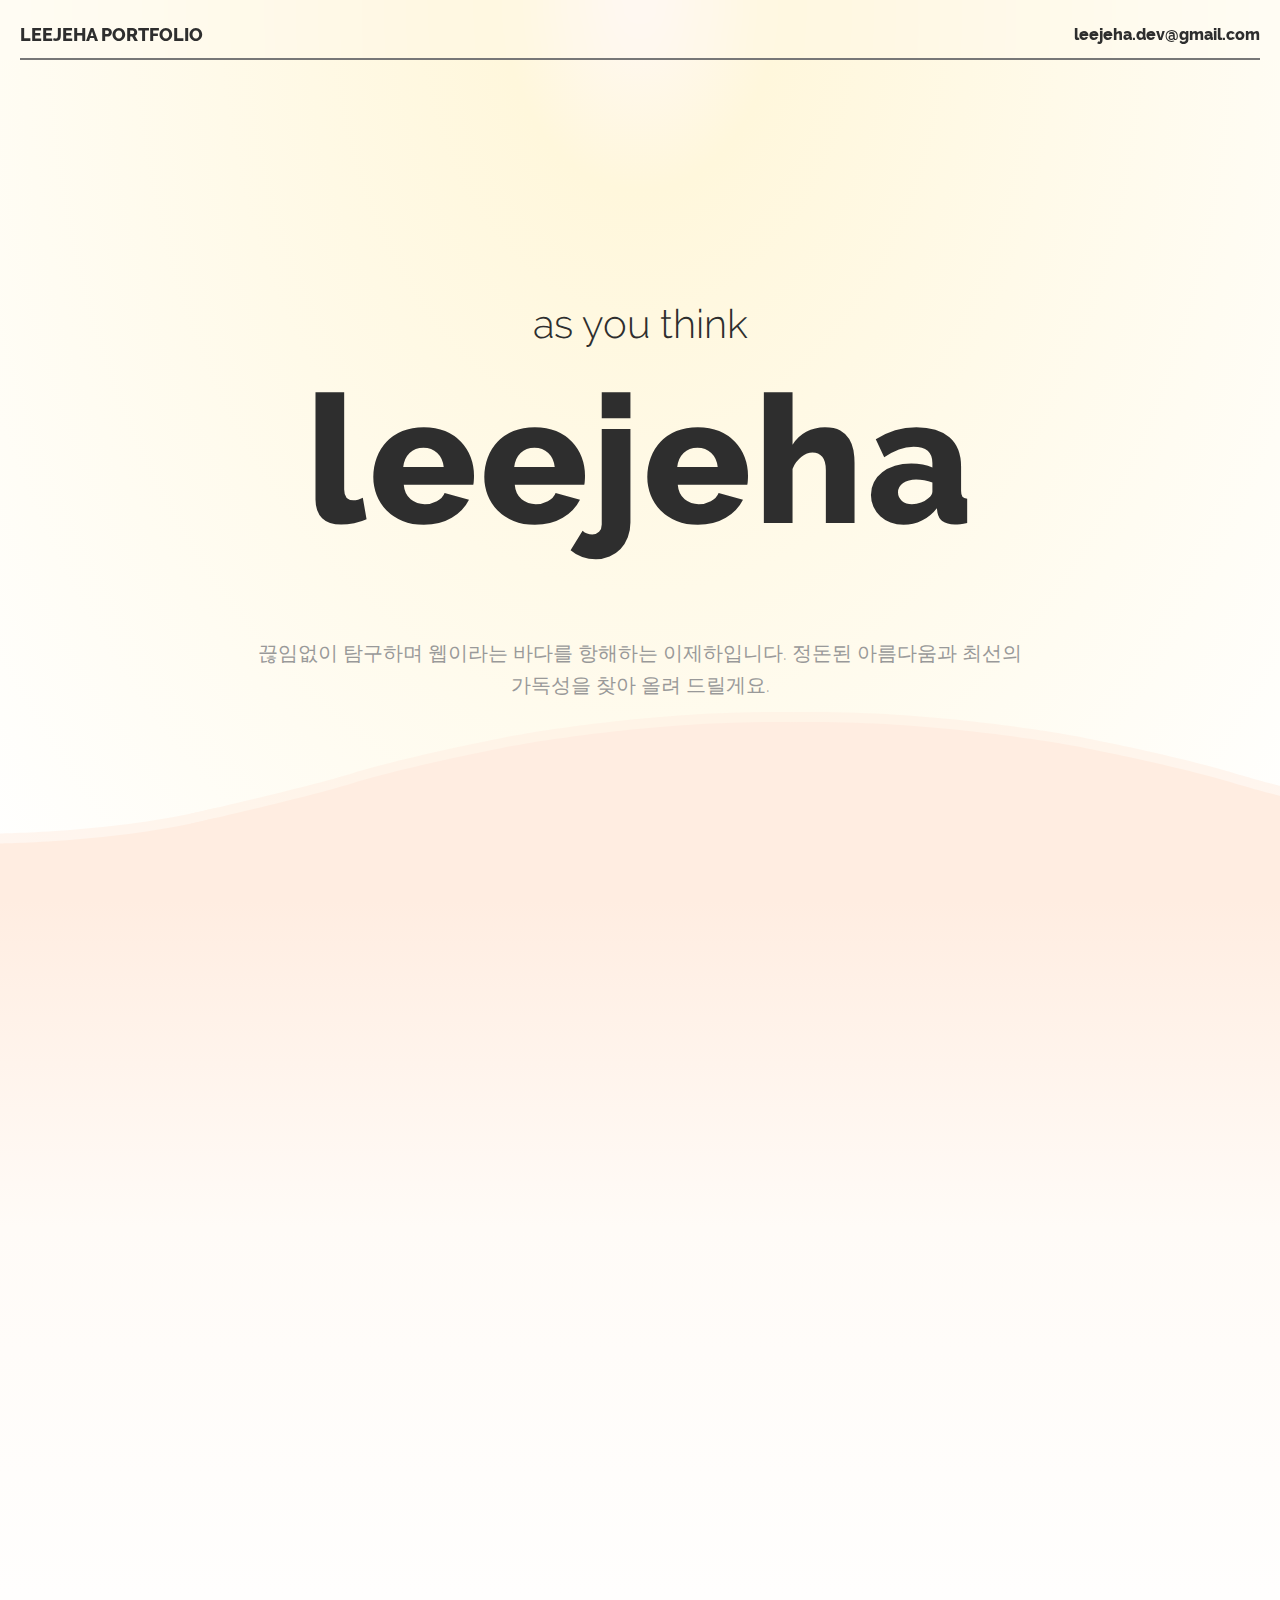
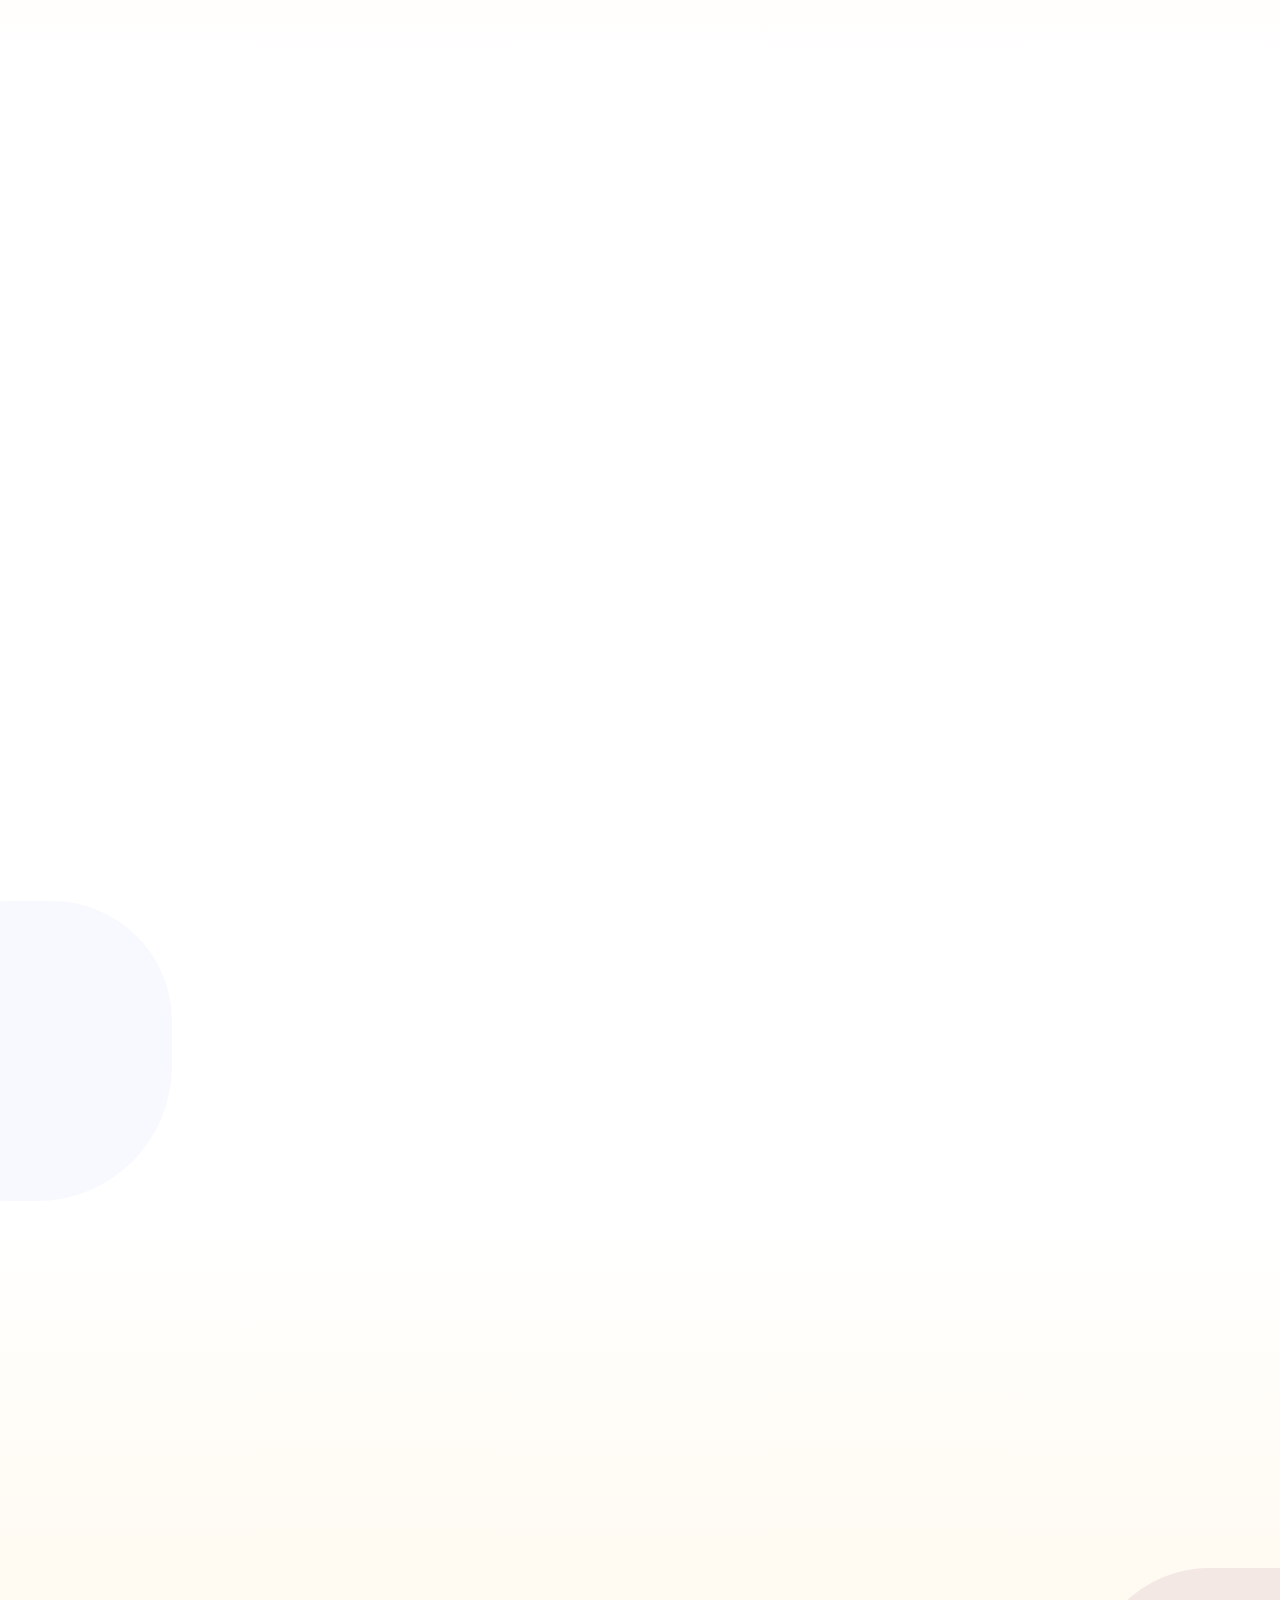
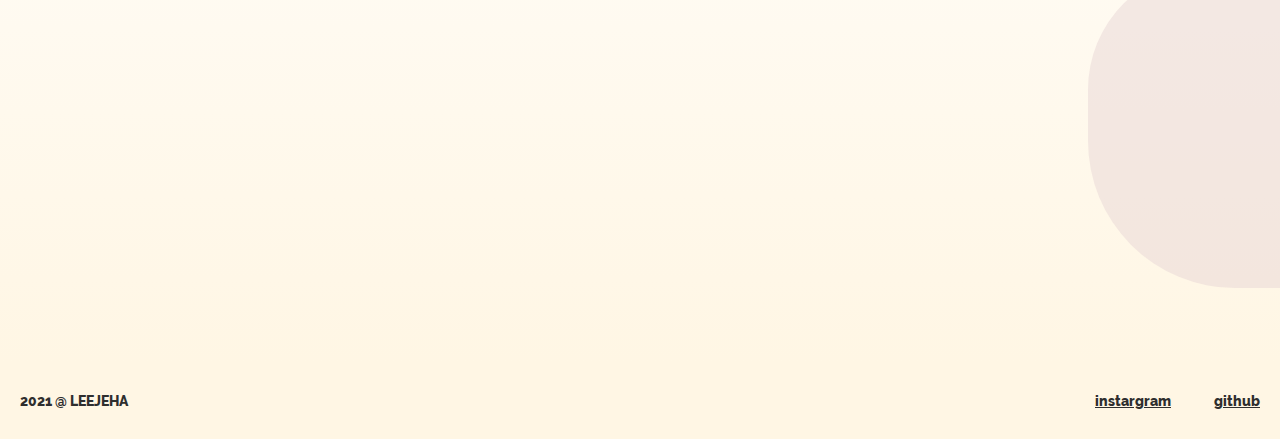
==== commit 2d0ab175: "수정" ====
--- a/main.html
+++ b/main.html
@@ -28,7 +28,7 @@
   </head>
   <body>
     <div id="loading" class="load-bg">
-      <img src="img/loading.gif" alt="loading" width="100" height="100">
+      <img src="../img/loading.gif" alt="loading" width="100" height="100">
     </div>
     <div id="wrap">
       <!-- header_container// -->
@@ -45,11 +45,16 @@
       <!-- //header_container -->
   
       <main class="section-wrap">
+        <!-- <section class="prologue">
+          <button type="button" class="btn_prologue">leejeha<br/>Explorer</button>
+        </section> -->
         <!-- intro// -->
         <section class="intro">
+          <!-- <span class="animation_pomulseon ">explore</span> -->
           <div class="title-module">
             <div class="title-module-inner">
               <p class="title-main">
+                <!-- <span class="title-sub ">As you want,</span> -->
                 <span class="title-sub">as you think</span>
                 <strong class="">leejeha</strong><br />
               </p>
@@ -70,9 +75,9 @@
   
         <!-- project// -->
         <section id="project" class="content project">
-          <div class="project-title box-ani top-bottom">
-            <strong class="section-title">PROJECT</strong>
-            <strong class="section-title-desc">what i made</strong>
+          <div class="title-wrap box-ani top-bottom">
+            <strong class="content-title">PROJECT</strong>
+            <strong class="content-title-desc">what i made</strong>
           </div>
           <div class="project-container">
             <ul class="list-project flex box-ani top-bottom tran04">
--- a/css/common.css
+++ b/css/common.css
@@ -31,7 +31,7 @@
   z-index:1000;
 }
 
-/* layout > wrap, section-wrap, header, footer, sidebars, lnb, .content, .project-title */
+/* layout > wrap, section-wrap, header, footer, sidebars, lnb, .content, .title-wrap */
 .wrap{
   word-break: keep-all;
 }
@@ -98,26 +98,25 @@
   text-decoration:underline;
 }
 /* content */
-.content *:not(".project-title"){
+.content *:not(".title-wrap"){
   position:relative;
   z-index:1;
 }
-/* project-title */
-.project-title {
+.title-wrap {
   margin-bottom:80px;
 }
-.project-title strong{
+.title-wrap strong{
   display:block;
   text-align:center;
 }
-.section-title{
+.content-title{
   margin-bottom:6px;
   color:#999;
   font-size:2.4rem;
   font-weight:300;
   opacity:0.4;
 }
-.section-title-desc{
+.content-title-desc{
   color:#999;
   font-size:6.4rem;
   font-weight:800;
@@ -261,6 +260,17 @@
 .col-2-lg, .col-2-square {
   display:flex;
 }
+/* .col-2-lg .details-desc.fixed {
+  position: fixed;
+  top:100px;
+  right:calc((100% - 147rem) / 2);
+}
+.col-2-lg .details-desc.absolute {
+  position: absolute;
+  top:unset;
+  right:0;
+  bottom:0;
+} */
 .project-image{
   width:calc(100% - 77.5rem);
   height:100%;
@@ -340,6 +350,7 @@
 .details .intro-desc .text-link{
   bottom:-20px;
 }
+
 .details-content {
   padding-top:180px;
 }
@@ -395,7 +406,8 @@
   transition:width linear 0.212s;
   z-index:-1;
 }
-.other-project-link .list-other li:hover a::before{
+.other-project-link .list-other li:hover a:before,
+.other-project-link .list-other li:focus a:before{
   width:100%;
 }
 
@@ -494,6 +506,7 @@
 }
 
 /* responsive */
+
 @media (max-width: 1469px) {
   .section-title {
     font-size:2rem;
@@ -532,6 +545,7 @@
   .details .list-skill li {
     font-size:1.6rem;
   }
+  
   .other-project-link {
     margin-bottom:80px;
   }
@@ -540,6 +554,7 @@
     padding-left:20px;
     padding-right:20px;
   }
+
   .details .contact {
     display:none;
   }
@@ -575,18 +590,20 @@
     margin-left:16px;
     font-size:1.2rem;
   }
-  /* project-title */
-  .project-title {
+
+  /* title-wrap */
+  .title-wrap {
     max-width:100%;
     min-width:35rem;
     margin-bottom:30px;
   }
-  .section-title{
+  .content-title{
     font-size:2.4rem;
   }
-  .section-title-desc{
+  .content-title-desc{
     font-size:4.8rem;
   }
+
   /* module */
   .btn.home {
     width:9rem;
@@ -598,6 +615,7 @@
   .text-link {
     bottom:-5%;
   }
+
   /* thumb-box */
   .thumb-box a:hover img{
     transform:none;
@@ -609,6 +627,7 @@
   .other-project-link .list-other li:focus a:before{
     width:100%;
   }
+
   /* form */
   textarea,
   input[type="text"], input[type="password"], input[type="number"], input[type="email"], input[type="search"] {
@@ -619,7 +638,9 @@
   input[type="text"], input[type="password"], input[type="number"], input[type="email"], input[type="search"] {
     margin-bottom:8px;
   }
+
   /* details-module */
+  
   .details-intro {
     padding-top:90px;
   }
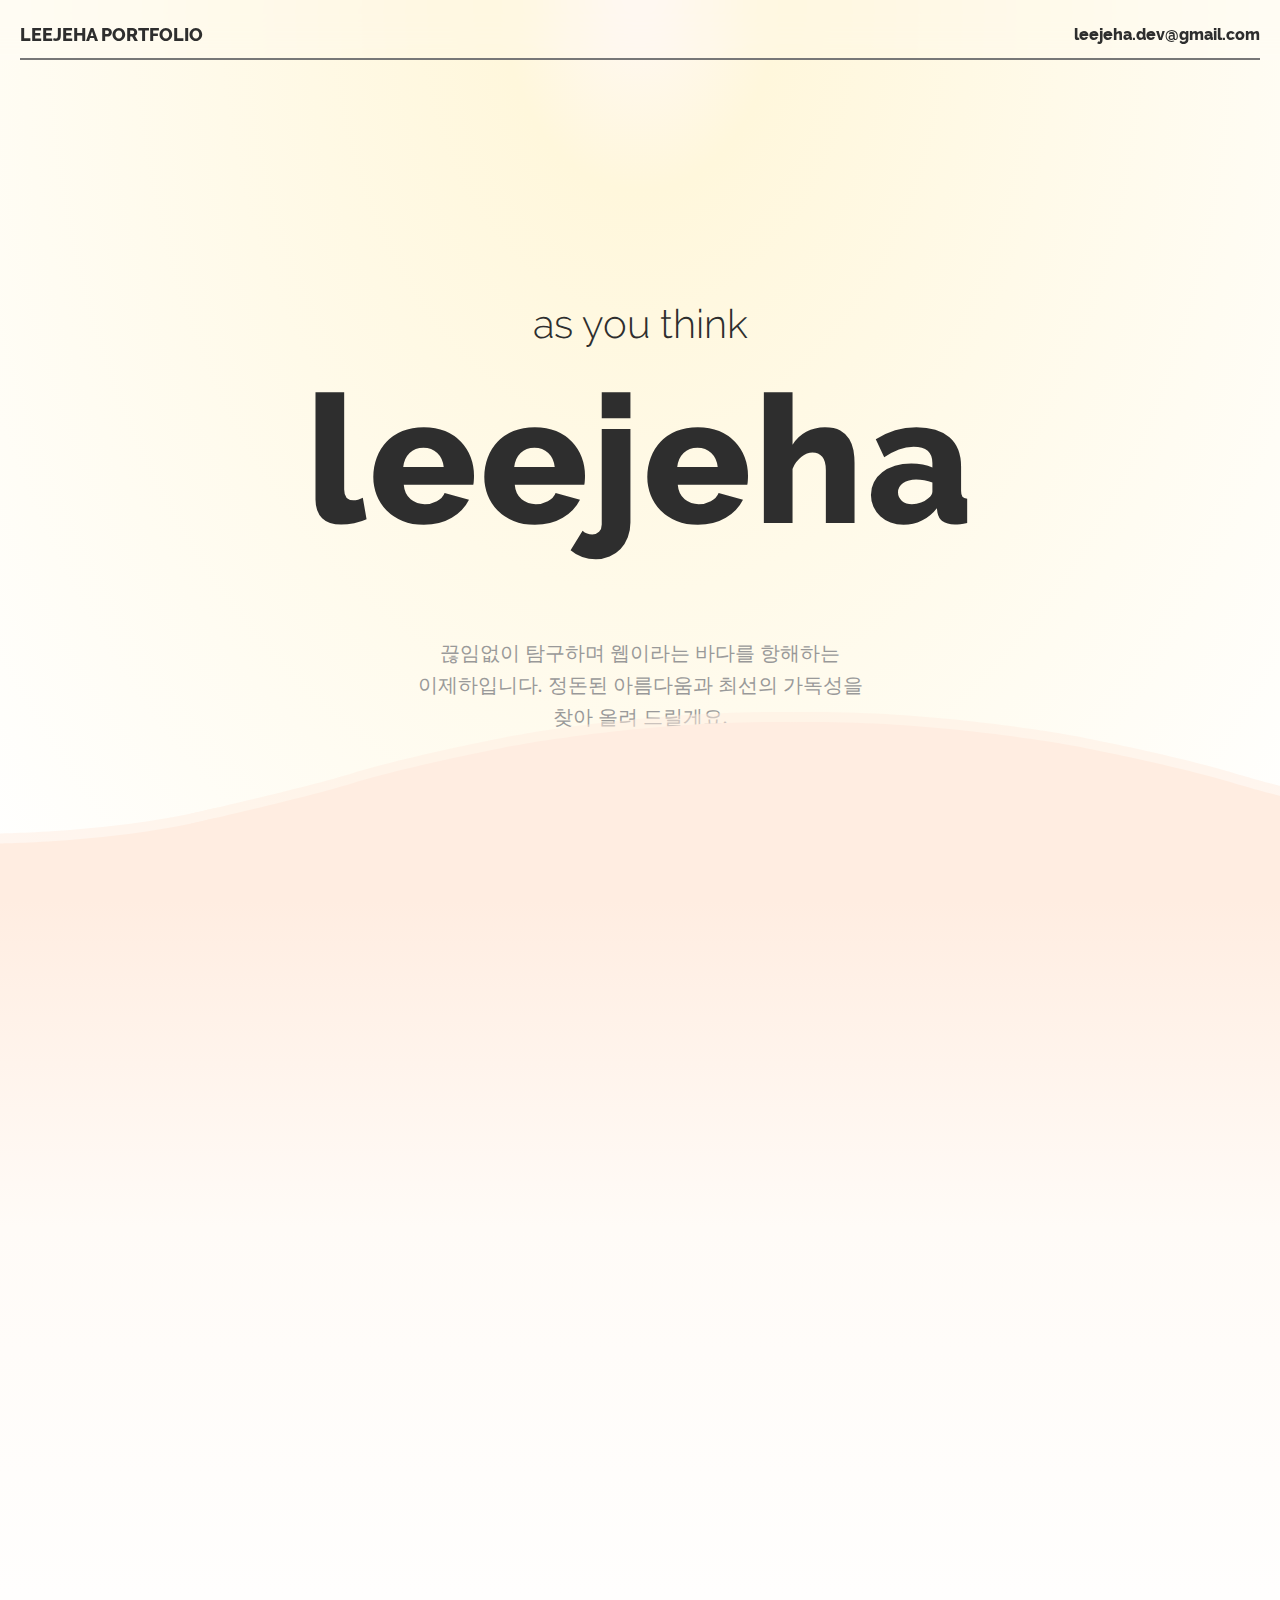
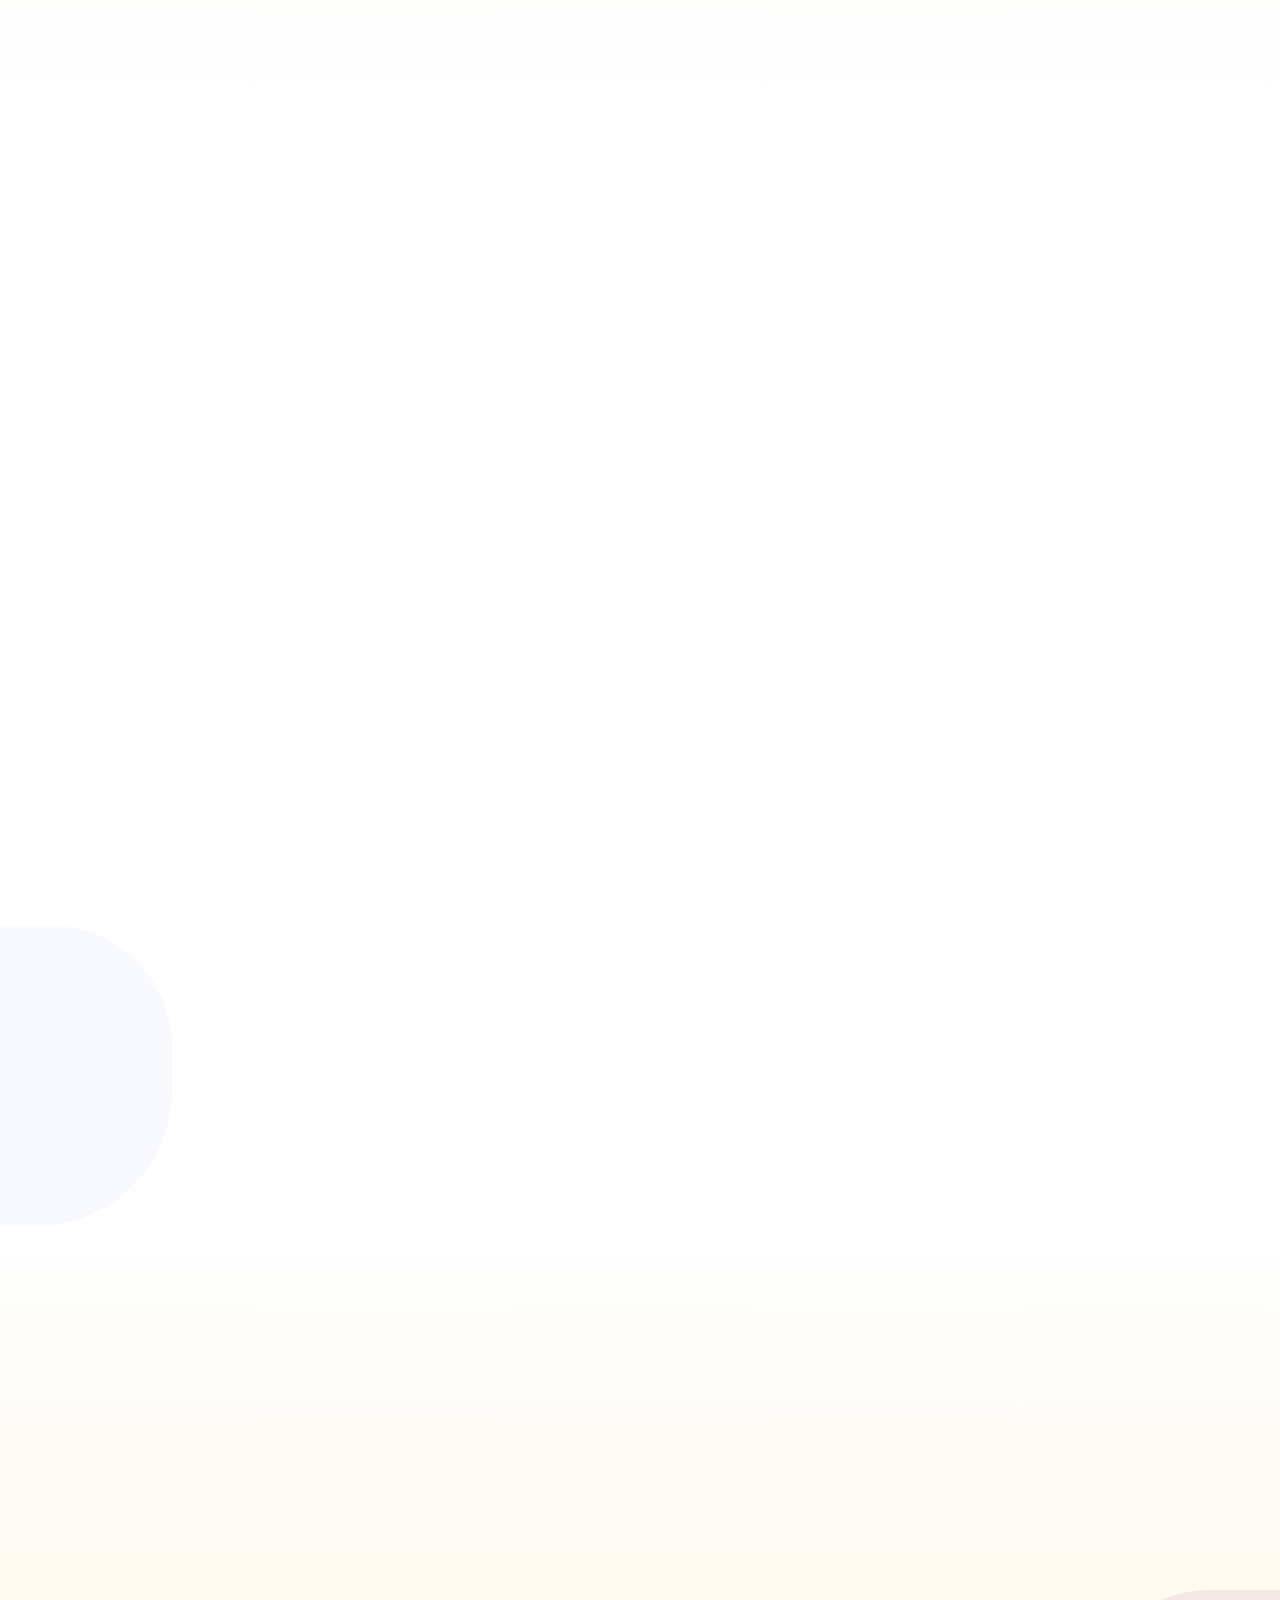
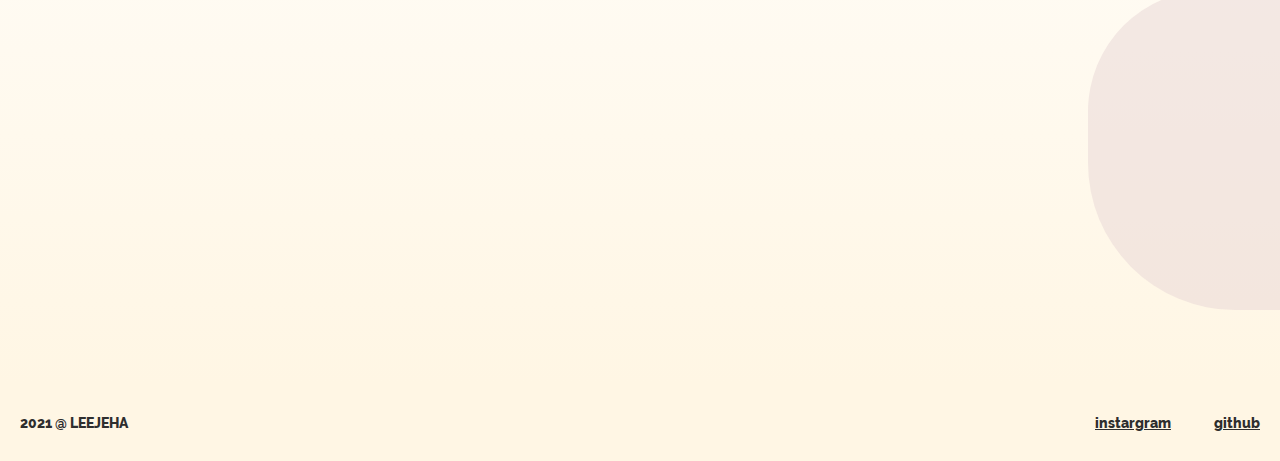
==== commit a19f31ee: "텍스트 변경" ====
--- a/main.html
+++ b/main.html
@@ -6,7 +6,7 @@
     <meta name="viewport" content="width=device-width, initial-scale=1">
     <meta name="Author" content="이제하leejeha">
     <meta name="keywords" content="웹퍼블리싱 , web publishing , 반응형 웹, 반응형 , 이제하의 포트폴리오 , 웹 퍼블리셔 , 경력 웹 퍼블리셔 , 포트폴리오 , 웹 퍼블리싱 포트폴리오, 웹 퍼블리셔 포트폴리오 , UI , UX">
-    <meta name="description" content="웹퍼블리셔 이제하의 포트폴리오입니다.누구나 직관적으로 알 수 있는 UX를 만드는 데 관심이 많아요.">
+    <meta name="description" content="웹퍼블리셔 이제하의 포트폴리오입니다.누구나 직관적으로 알 수 있는 UI를 만드는 데 관심이 많아요.">
     <title>LeeJeha portfolio</title>
     <link rel="stylesheet" href="css/reset.css">
     <link rel="stylesheet" href="css/font.css">
@@ -165,7 +165,7 @@
                     </a>
                   </div>
                   <div class="project-title-box">
-                    <span class="project-year">2023</span>
+                    <span class="project-year">2022</span>
                     <strong class="thumb-title">한국암웨이 마이랩 유지보수</strong>
                     <p class="desc">반응형웹</p>
                   </div>
@@ -205,7 +205,7 @@
                     </a>
                   </div>
                   <div class="project-title-box">
-                    <span class="project-year">2023</span>
+                    <span class="project-year">2021</span>
                     <strong class="thumb-title">광주은행 UMS 솔루션 구축</strong>
                     <p class="desc">PC web</p>
                   </div>
@@ -245,7 +245,7 @@
                     </a>
                   </div>
                   <div class="project-title-box">
-                    <span class="project-year">2023</span>
+                    <span class="project-year">2021</span>
                     <strong class="thumb-title">이메일 템플릿</strong>
                     <p class="desc">마크업 / jQuery</p>
                   </div>
@@ -294,9 +294,10 @@
               </div>
               <p>
                 안녕하세요!<br />
-                고요함 속 경청과 소통을 즐기는 웹퍼블리셔 이제하입니다.<br />
-                갈등과 이슈를 기회로 바꾸는 데 흥미를 느끼며, 언제나 '모든 업무는 전부 나의 것'이라는 마음으로
-                포기하는 일 없이 나아갑니다.
+                디자인에 활기를 불어넣는 웹퍼블리셔 이제하입니다.<br />
+                제가 가진 원천은 호기심입니다. 궁금한 것이 있으면 작게는 코드의 형태부터 사람의 마음까지 이해하고자 노력합니다.
+                또한 어떤 상황에서도 완성해냅니다. 해본 적 없는 업무도 맡겨볼 만한 사람, 결국 그 기회를 살려 좋은 평판을 얻어내고 
+                결국 완성해내는 사람 그것이 제가 가진 핵심역량입니다.
               </p>
               <p>
                 상황에 따라 정돈된 마크업과 컴포넌트 단위 작업을 능숙하게 할 수 있습니다. 
@@ -305,8 +306,9 @@
               </p>
               <p>
                 누구나 직관적으로 알 수 있는 UX를 만드는 데 관심이 많아요.<br />
-                미래의 UI/UX 기획자를 꿈꾸고 있으며,
-                프로젝트라는 넓은 도화지 위에 팀원들과 함께 걸어가며 '완성'을 그립니다.
+                미래의 UI/UX 기획자를 꿈꾸고 있습니다.
+                맡은 업무는 전적으로 책임지려 하면서도 혼자가 힘들 때는 동료, 선임들과 함께 적극적으로 소통하며
+                문제 해결을 위해 그리고 프로젝트라는 넓은 도화지 위에 팀원들과 함께 걸어가며 '완성'을 그립니다.
               </p>
             </div>
             <a href="https://panoramic-vertebra-c48.notion.site/4df01962bee345e4b0b6b75c0b12daf1?pvs=4" class="btn big box-ani">더 알아보기</a>
--- a/css/common.css
+++ b/css/common.css
@@ -324,6 +324,7 @@
   margin-right:6px;
   color:#999;
   font-size:1.8rem;
+  font-family:'Pretendard';
 }
 .details .list-skill li:after{
   content:'/';
@@ -345,12 +346,12 @@
 .details .intro-desc p{
   margin-bottom:22px;
   font-size:2rem;
+  font-family:'Pretendard';
   line-height:32px;
 }
 .details .intro-desc .text-link{
   bottom:-20px;
 }
-
 .details-content {
   padding-top:180px;
 }
@@ -360,6 +361,7 @@
 .content-desc p {
   margin-top:30px;
   font-size:2rem;
+  font-family:'Pretendard';
   line-height:32px;
 }
 
@@ -665,7 +667,8 @@
   .intro-desc p {
     font-family:'Pretendard';
   }
-  .details .intro-desc p, .content-desc p {
+  .details .intro-desc p, 
+  .content-desc p {
     font-size:1.6rem;
     line-height:24px;
   }
--- a/css/style.css
+++ b/css/style.css
@@ -105,6 +105,7 @@
   color:#999;
   font-size: 2rem;
   font-weight:300;
+  font-family:'Pretendard';
   line-height:32px;
 }
 
@@ -347,7 +348,7 @@
     font-size:14vw;
   }
   .title-module-inner .desc-wrap {
-    width:62%;
+    width:35%;
   }
 
   /* project */
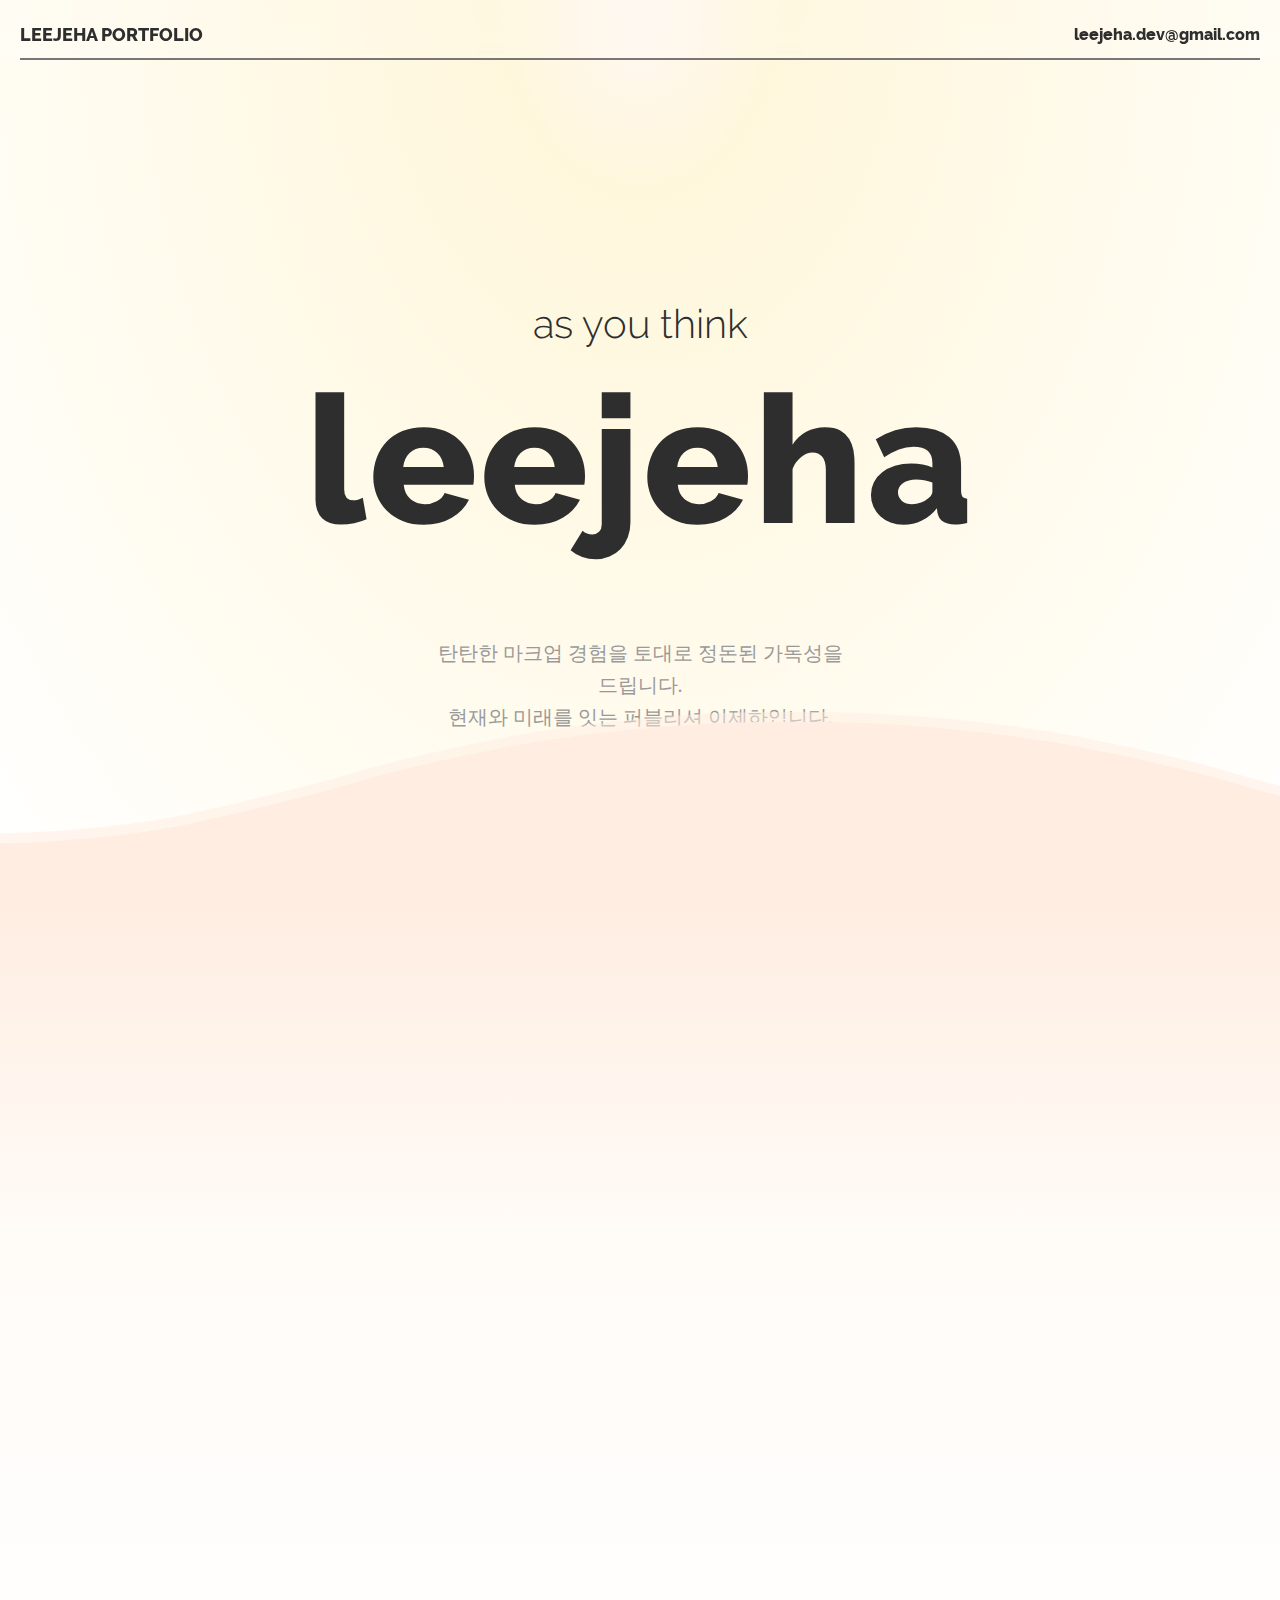
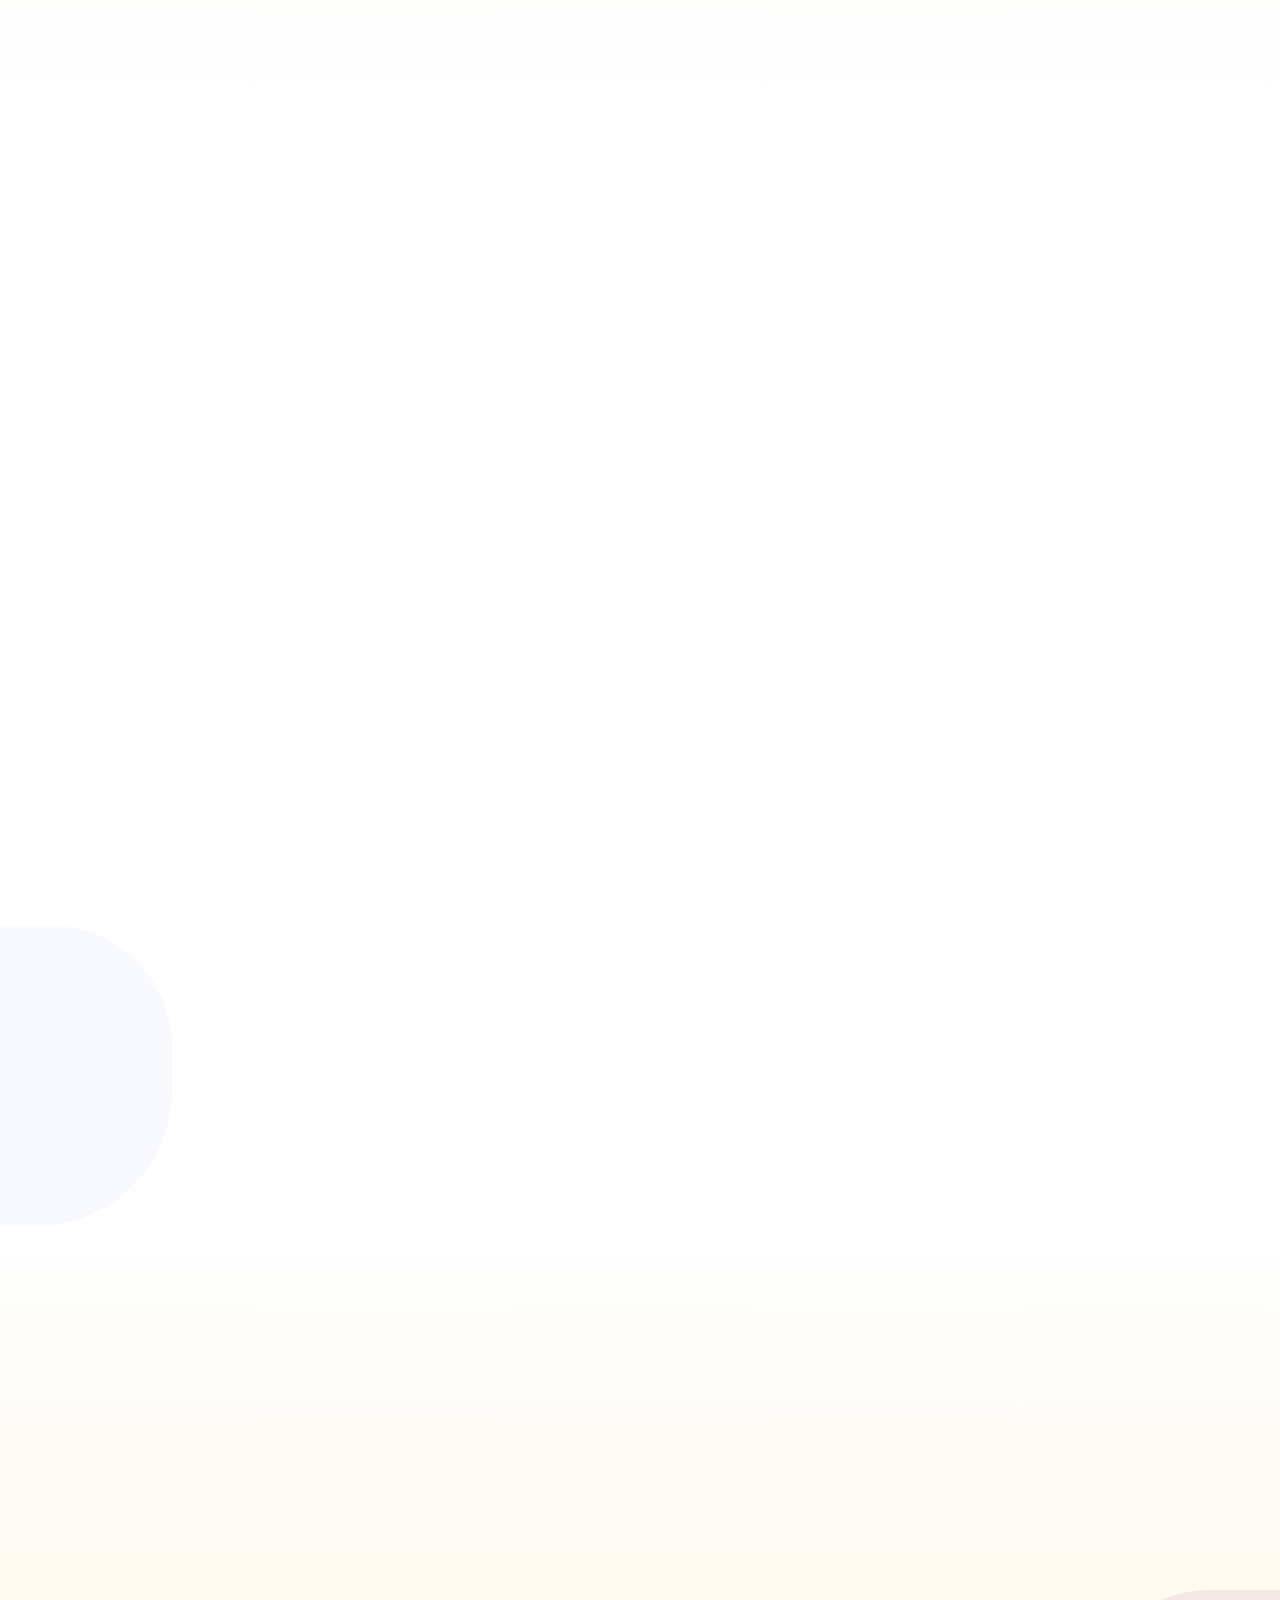
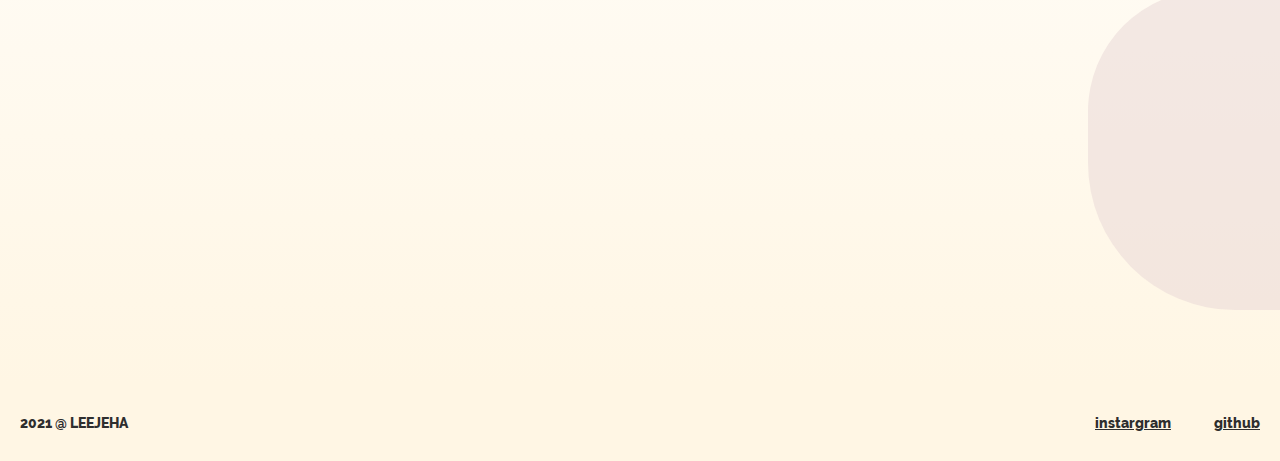
==== commit 48038d1c: "맥os 업로드 테스트" ====
--- a/main.html
+++ b/main.html
@@ -60,8 +60,8 @@
               </p>
               <div class="desc-wrap">
                 <p class="title-desc">
-                  끊임없이 탐구하며 웹이라는 바다를 항해하는 이제하입니다.
-                  정돈된 아름다움과 최선의 가독성을 찾아 올려 드릴게요.
+                  탄탄한 마크업 경험을 토대로 정돈된 가독성을 드립니다.<br/>
+                  현재와 미래를 잇는 퍼블리셔 이제하입니다.
                 </p>
               </div>
             </div>
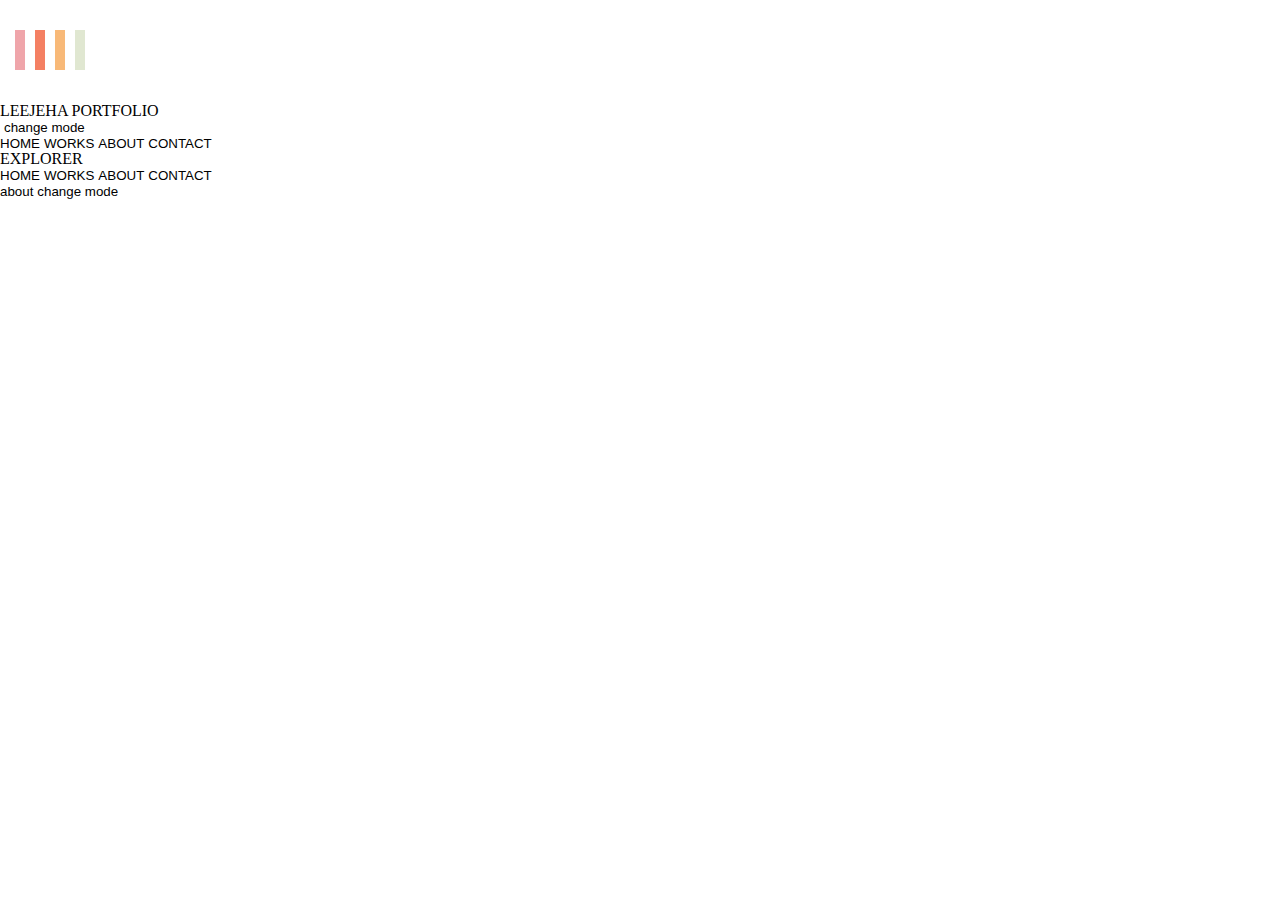
==== commit daf16dca: "포트폴리오 수정" ====
--- a/main.html
+++ b/main.html
@@ -1,60 +1,91 @@
 <!DOCTYPE html>
 <html lang="ko">
   <head>
-    <meta charset="UTF-8">
-    <meta http-equiv="x-ua-compatible" content="IE=EDGE">
-    <meta name="viewport" content="width=device-width, initial-scale=1">
-    <meta name="Author" content="이제하leejeha">
-    <meta name="keywords" content="웹퍼블리싱 , web publishing , 반응형 웹, 반응형 , 이제하의 포트폴리오 , 웹 퍼블리셔 , 경력 웹 퍼블리셔 , 포트폴리오 , 웹 퍼블리싱 포트폴리오, 웹 퍼블리셔 포트폴리오 , UI , UX">
-    <meta name="description" content="웹퍼블리셔 이제하의 포트폴리오입니다.누구나 직관적으로 알 수 있는 UI를 만드는 데 관심이 많아요.">
+    <meta charset="UTF-8" />
+    <meta http-equiv="X-UA-Compatible" content="IE=edge" />
+    <meta name="viewport" content="width=device-width,initial-scale=1,viewport-fit=cover,maximum-scale=1,user-scalable=no" />
     <title>LeeJeha portfolio</title>
-    <link rel="stylesheet" href="css/reset.css">
-    <link rel="stylesheet" href="css/font.css">
-    <link rel="stylesheet" href="css/common.css">
-    <link rel="stylesheet" href="css/style.css">
-    <link rel="stylesheet" href="css/animation.css">
+    <meta name="description" content="이제하의 포트폴리오" />
+    <meta property="og:title" content="LeeJeha portfolio" />
+    <meta property="og:description" content="이제하의 포트폴리오" />
+    <meta property="og:type" content="website" />
+    <link rel="stylesheet" href="./styles/css/common.css" />
+    <link rel="stylesheet" href="./styles/css/guide.css" />
     <link rel="apple-touch-icon" sizes="120x120" href="apple-touch-icon.png">
     <link rel="icon" type="image/png" sizes="32x32" href="favicon-32x32.png">
     <link rel="icon" type="image/png" sizes="16x16" href="favicon-16x16.png">
     <link rel="shortcut icon" href="favicon.ico" type="image/x-icon">
-    <script src="js/jquery-3.4.1.min.js"></script>
-    <script src="js/jquery-migrate-1.4.1.min.js"></script>
-    <script src="js/main.js"></script>
+    <link rel="stylesheet" href="./styles/css/common.css" />
     <script>
-      window.onload = function(){
-       $("#loading").hide();
-      }
+      // window.onload = function(){
+      //  $("#loading").hide();
+      // }
      </script>
   </head>
   <body>
-    <div id="loading" class="load-bg">
+    <div class="popup loading" data-type="custom-loading">
       <img src="../img/loading.gif" alt="loading" width="100" height="100">
     </div>
-    <div id="wrap">
-      <!-- header_container// -->
-      <section class="header_container">
-        <header class="main_header">
-          <div class="flex">
-            <h1 class="logo">
-              <a href="/" class="">LEEJEHA PORTFOLIO</a>
-            </h1>
-            <a href="mailto:leejeha.dev@gmail.com" class="link-email">leejeha.dev@gmail.com</a>
-          </div>
-        </header>
-      </section>
-      <!-- //header_container -->
+    <div class="container main">
+      <!-- fixed_aside// -->
+      <div class="sticky-ui">
+        <div class="header-main">
+          <div class="ui-container">
+            <div class="ui-wrap">
+                <div class="txt-title">LEEJEHA PORTFOLIO</div>
+                <button class="btn-email">
+                  <span class="ico"></span>
+                </button>
+                <button type="button" class="btn-small btn-changemode">
+                  <span class="ico">change mode</span>
+                </button>
+            </div>
+          </div>
+          <div class="mb-menu-tabs">
+            <button type="button" class="tab">HOME</button>
+            <button type="button" class="tab">WORKS</button>
+            <button type="button" class="tab">ABOUT</button>
+            <button type="button" class="tab">CONTACT</button>
+          </div>
+          <!-- <div class="mb-menu-layer" style="display: flex; pointer-events: none;">
+            <div class="bg" style="opacity: 0;"></div>
+            <a class="logo" href="/"><span>LEEJEHA</span></a> 
+            <button class="button-close-layer">CLOSE</button>
+            <div class="inner" style="opacity: 0;">
+              <div class="link-container">
+                <a href="/home/">HOME</a> 
+                <a href="/works/">WORKS</a> 
+                <a href="/about/" class="link-contact">ABOUT</a>
+                <a href="/contact/" class="link-contact select">CONTACT</a>
+              </div>
+            </div>
+          </div> -->
+        </div>
+        <div class="fixed-menu fixed-left">
+          <span class="fixed-menu-title">EXPLORER</span>
+          <div class="tabs">
+            <button type="button" class="tab">HOME</button>
+            <button type="button" class="tab">WORKS</button>
+            <button type="button" class="tab">ABOUT</button>
+            <button type="button" class="tab">CONTACT</button>
+          </div>
+          <div class="btn-row">
+            <button type="button" class="btn-small">
+              <span class="ico">about</span>
+            </button>
+            <button type="button" class="btn-small btn-changemode">
+              <span class="ico">change mode</span>
+            </button>
+          </div>
+        </div>
+      </div>
+      
   
-      <main class="section-wrap">
-        <!-- <section class="prologue">
-          <button type="button" class="btn_prologue">leejeha<br/>Explorer</button>
-        </section> -->
-        <!-- intro// -->
+      <!-- <main class="section-wrap">
         <section class="intro">
-          <!-- <span class="animation_pomulseon ">explore</span> -->
           <div class="title-module">
             <div class="title-module-inner">
               <p class="title-main">
-                <!-- <span class="title-sub ">As you want,</span> -->
                 <span class="title-sub">as you think</span>
                 <strong class="">leejeha</strong><br />
               </p>
@@ -71,9 +102,6 @@
             <div class="ani-wave"></div>
           </div>
         </section>
-        <!-- //intro -->
-  
-        <!-- project// -->
         <section id="project" class="content project">
           <div class="title-wrap box-ani top-bottom">
             <strong class="content-title">PROJECT</strong>
@@ -94,33 +122,6 @@
                     <p class="desc">모바일</p>
                   </div>
                 </div>
-                
-                <!-- <div class="poplayer pop_desc">
-                  <div class="popcont">
-                    <div class="thumb-box">
-                      <img src="../portfolio/img/con1/port_damgging_pop.png" alt="이젠클라우드">
-                    </div>
-                    <dl class="port_detail">
-                      <dt class="title">[해커톤]담깅 - 플로깅 프로젝트 웹사이트 구축</dt>
-                      <dd>
-                        <strong class="unit_name">환경 및 담당업무</strong>
-                        <span class="unit_cont">React / 마크업(퍼블리싱)</span>
-                      </dd>
-                      <dd>
-                        <strong class="unit_name">사용 언어</strong>
-                        <span class="urignit_cont">HTML5 / CSS3</span>
-                      </dd>
-                      <dd>
-                        <span class="desc">
-                          사이트에 대한 간단한 설명 및 담당했던 업무를 상세히 입력한다.
-                        </span>
-                      </dd>
-                    </dl>
-                  </div>
-                  <button type="button" class="btn_popclose">
-                    <span class="hidden">닫기</span>
-                  </button>
-                </div> -->
               </li>
               <li>
                 <div class="project-wrap">
@@ -135,27 +136,6 @@
                     <p class="desc">기획 / 반응형웹</p>
                   </div>
                 </div>
-                <!-- <div class="poplayer pop_desc">
-                  <div class="popcont">
-                    <div class="thumb-box">
-                      <img src="../portfolio/img/con1/port_ezen_pop.png" alt="이젠클라우드">
-                    </div>
-                    <dl class="port_detail">
-                      <dt class="title">[이젠클라우드]엔더스 자사 솔루션 구축 프로젝트</dt>
-                      <dd>
-                        <span class="unit_cont">HTML5 / CSS3 / jQuery</span>
-                      </dd>
-                      <dd>
-                        <span class="desc">
-                          사이트에 대한 간단한 설명 및 담당했던 업무를 상세히 입력한다.
-                        </span>
-                      </dd>
-                    </dl>
-                  </div>
-                  <button type="button" class="btn_popclose">
-                    <span class="hidden">닫기</span>
-                  </button>
-                </div> -->
               </li>
               <li>
                 <div class="project-wrap">
@@ -170,32 +150,7 @@
                     <p class="desc">반응형웹</p>
                   </div>
                 </div>
-                <!-- <div class="poplayer pop_desc">
-                  <div class="popcont">
-                    <div class="thumb-box">
-                      <img src="../portfolio/img/con1/port_mylab_pop.png" alt="마이랩">
-                    </div>
-                    <dl class="port_detail">
-                      <dt class="title">한국암웨이 마이랩 솔루션 - 스타일 및 레이아웃 유지보수</dt>
-                      <dd>
-                        <strong class="unit_name">환경 및 담당업무</strong>
-                        <span class="unit_cont">VUE.js / 마크업(퍼블리싱)</span>
-                      </dd>
-                      <dd>
-                        <strong class="unit_name">사용 언어</strong>
-                        <span class="unit_cont">SCSS</span>
-                      </dd>
-                      <dd>
-                        <span class="desc">
-                          사이트에 대한 간단한 설명 및 담당했던 업무를 상세히 입력한다.
-                        </span>
-                      </dd>
-                    </dl>
-                  </div>
-                  <button type="button" class="btn_popclose">
-                    <span class="hidden">닫기</span>
-                  </button>
-                </div> -->
+                
               </li>
               <li>
                 <div class="project-wrap">
@@ -210,32 +165,6 @@
                     <p class="desc">PC web</p>
                   </div>
                 </div>
-                <!-- <div class="poplayer pop_desc">
-                  <div class="popcont">
-                    <div class="thumb-box">
-                      <img src="../portfolio/img/con1/port_ums_kj.png" alt="광주은행 UMS">
-                    </div>
-                    <dl class="port_detail">
-                      <dt class="title">광주은행 UMS 관리자 서비스 구축 및 개선 프로젝트</dt>
-                      <dd>
-                        <strong class="unit_name">환경 및 담당업무</strong>
-                        <span class="unit_cont">JAVA / 마크업(퍼블리싱)</span>
-                      </dd>
-                      <dd>
-                        <strong class="unit_name">사용 언어</strong>
-                        <span class="unit_cont">HTML5 / CSS3 / jQuery</span>
-                      </dd>
-                      <dd>
-                        <span class="desc">
-                          사이트에 대한 간단한 설명 및 담당했던 업무를 상세히 입력한다.
-                        </span>
-                      </dd>
-                    </dl>
-                  </div>
-                  <button type="button" class="btn_popclose">
-                    <span class="hidden">닫기</span>
-                  </button>
-                </div> -->
               </li>
               <li>
                 <div class="project-wrap">
@@ -280,9 +209,7 @@
             </ul>
           </div>
         </section>
-        <!-- //project -->
-  
-        <!-- profile// -->
+
         <section id="profile" class="content profile">
           <div class="profile-wrap">
             <div class="image-box box-ani bottom-top tran02">
@@ -314,8 +241,6 @@
             <a href="https://panoramic-vertebra-c48.notion.site/4df01962bee345e4b0b6b75c0b12daf1?pvs=4" class="btn big box-ani">더 알아보기</a>
           </div>
         </section>
-        <!-- //profile -->
-        <!-- contact// -->
         <section id="contact" class="contact">
           <div class="contact-wrap">
             <h2 class="contact-title  box-ani bottom-top">Always Waiting for You</h2>
@@ -353,12 +278,10 @@
   
           </div>
   
-        </section>
-        <!-- //contact -->
+        </section> -->
       </main>
   
-      <!-- footer// -->
-      <footer class="footer">
+      <!-- <footer class="footer">
         <div class="flex">
           <p>2021 @ LEEJEHA</p>
           <div class="link-wrap">
@@ -367,8 +290,33 @@
           </div>
         </div>
         
-      </footer>
-      <!-- //footer -->
+      </footer> -->
     </div>
+    <script src="./scripts/lib/gsap.min.js"></script>
+    <script src="./scripts/common.js"></script>
+    <!-- <script>
+        window.onload = () => {
+
+            const button = document.querySelector('.btn-toggle-text');
+            const toggleContents = gsap.utils.toArray('.tab-content');
+            button.addEventListener('click', () => {
+                button.setAttribute('data-index', button.getAttribute('data-index') == 0 ? 1 : 0)
+                toggleClass(toggleContents, button.getAttribute('data-index'))
+            })
+
+            const url = new URL(window.location.href);
+            const urlParams = url.searchParams;
+            const _id = urlParams.get('type');
+
+            if (_id && _id === 'newssp') {
+                button.setAttribute('data-index', 1)
+                toggleClass(toggleContents, 1)
+            } else {
+                toggleClass(toggleContents, button.getAttribute('data-index'))
+            }
+
+
+        }
+    </script> -->
   </body>
 </html>
--- a/styles/css/common.css
+++ b/styles/css/common.css
@@ -0,0 +1,121 @@
+html, body, div, span, applet, object, iframe,
+h1, h2, h3, h4, h5, h6, p, blockquote, pre,
+a, abbr, acronym, address, big, cite, code,
+del, dfn, em, img, ins, kbd, q, s, samp,
+small, strike, strong, sub, sup, tt, var,
+b, u, i, center,
+dl, dt, dd, ol, ul, li,
+fieldset, form, label, legend,
+table, caption, tbody, tfoot, thead, tr, th, td,
+article, aside, canvas, details, embed,
+figure, figcaption, footer, header, hgroup,
+menu, nav, output, ruby, section, summary,
+time, mark, audio, video {
+  margin: 0;
+  padding: 0;
+  border: 0;
+  font-size: 100%;
+  /*	font: inherit;*/
+  vertical-align: baseline;
+}
+
+/* HTML5 display-role reset for older browsers */
+article, aside, details, figcaption, figure,
+footer, header, hgroup, menu, nav, section {
+  display: block;
+}
+
+body {
+  line-height: 1;
+}
+
+ol, ul {
+  list-style: none;
+}
+
+blockquote, q {
+  quotes: none;
+}
+
+blockquote:before, blockquote:after,
+q:before, q:after {
+  content: "";
+  content: none;
+}
+
+table {
+  border-collapse: collapse;
+  border-spacing: 0;
+}
+
+input:focus {
+  outline: none;
+}
+
+button {
+  background: none;
+  border: none;
+  outline: none;
+  padding: 0;
+  margin: 0;
+}
+
+input {
+  padding: 0;
+}
+
+@font-face {
+  font-family: "T Universe Sans TTF";
+  src: url(../../styles/fonts/T-Universe-Sans-TTF/fwt/TUniverseSansTTF-cMd.ttf) format("truetype");
+  font-weight: 500;
+}
+@font-face {
+  font-family: "T Universe Sans TTF";
+  src: url(../../styles/fonts/T-Universe-Sans-TTF/fwt/TUniverseSansTTF-dBd.ttf) format("truetype");
+  font-weight: 700;
+}
+@font-face {
+  font-family: "Pretendard";
+  font-weight: 100;
+  src: url(../../styles/fonts/Pretendard/Pretendard-Thin.woff) format("woff");
+}
+@font-face {
+  font-family: "Pretendard";
+  font-weight: 200;
+  src: url(../../styles/fonts/Pretendard/Pretendard-ExtraLight.woff) format("woff");
+}
+@font-face {
+  font-family: "Pretendard";
+  font-weight: 300;
+  src: url(../../styles/fonts/Pretendard/Pretendard-Light.woff) format("woff");
+}
+@font-face {
+  font-family: "Pretendard";
+  font-weight: 400;
+  src: url(../../styles/fonts/Pretendard/Pretendard-Regular.woff) format("woff");
+}
+@font-face {
+  font-family: "Pretendard";
+  font-weight: 500;
+  src: url(../../styles/fonts/Pretendard/Pretendard-Medium.woff) format("woff");
+}
+@font-face {
+  font-family: "Pretendard";
+  font-weight: 600;
+  src: url(../../styles/fonts/Pretendard/Pretendard-SemiBold.woff) format("woff");
+}
+@font-face {
+  font-family: "Pretendard";
+  font-weight: 700;
+  src: url(../../styles/fonts/Pretendard/Pretendard-Bold.woff) format("woff");
+}
+@font-face {
+  font-family: "Pretendard";
+  font-weight: 800;
+  src: url(../../styles/fonts/Pretendard/Pretendard-ExtraBold.woff) format("woff");
+}
+@font-face {
+  font-family: "Pretendard";
+  font-weight: 900;
+  src: url(../../styles/fonts/Pretendard/Pretendard-Black.woff) format("woff");
+}/*# sourceMappingURL=common.css.map */--- a/styles/css/common.css
+++ b/styles/css/common.css
@@ -0,0 +1,121 @@
+html, body, div, span, applet, object, iframe,
+h1, h2, h3, h4, h5, h6, p, blockquote, pre,
+a, abbr, acronym, address, big, cite, code,
+del, dfn, em, img, ins, kbd, q, s, samp,
+small, strike, strong, sub, sup, tt, var,
+b, u, i, center,
+dl, dt, dd, ol, ul, li,
+fieldset, form, label, legend,
+table, caption, tbody, tfoot, thead, tr, th, td,
+article, aside, canvas, details, embed,
+figure, figcaption, footer, header, hgroup,
+menu, nav, output, ruby, section, summary,
+time, mark, audio, video {
+  margin: 0;
+  padding: 0;
+  border: 0;
+  font-size: 100%;
+  /*	font: inherit;*/
+  vertical-align: baseline;
+}
+
+/* HTML5 display-role reset for older browsers */
+article, aside, details, figcaption, figure,
+footer, header, hgroup, menu, nav, section {
+  display: block;
+}
+
+body {
+  line-height: 1;
+}
+
+ol, ul {
+  list-style: none;
+}
+
+blockquote, q {
+  quotes: none;
+}
+
+blockquote:before, blockquote:after,
+q:before, q:after {
+  content: "";
+  content: none;
+}
+
+table {
+  border-collapse: collapse;
+  border-spacing: 0;
+}
+
+input:focus {
+  outline: none;
+}
+
+button {
+  background: none;
+  border: none;
+  outline: none;
+  padding: 0;
+  margin: 0;
+}
+
+input {
+  padding: 0;
+}
+
+@font-face {
+  font-family: "T Universe Sans TTF";
+  src: url(../../styles/fonts/T-Universe-Sans-TTF/fwt/TUniverseSansTTF-cMd.ttf) format("truetype");
+  font-weight: 500;
+}
+@font-face {
+  font-family: "T Universe Sans TTF";
+  src: url(../../styles/fonts/T-Universe-Sans-TTF/fwt/TUniverseSansTTF-dBd.ttf) format("truetype");
+  font-weight: 700;
+}
+@font-face {
+  font-family: "Pretendard";
+  font-weight: 100;
+  src: url(../../styles/fonts/Pretendard/Pretendard-Thin.woff) format("woff");
+}
+@font-face {
+  font-family: "Pretendard";
+  font-weight: 200;
+  src: url(../../styles/fonts/Pretendard/Pretendard-ExtraLight.woff) format("woff");
+}
+@font-face {
+  font-family: "Pretendard";
+  font-weight: 300;
+  src: url(../../styles/fonts/Pretendard/Pretendard-Light.woff) format("woff");
+}
+@font-face {
+  font-family: "Pretendard";
+  font-weight: 400;
+  src: url(../../styles/fonts/Pretendard/Pretendard-Regular.woff) format("woff");
+}
+@font-face {
+  font-family: "Pretendard";
+  font-weight: 500;
+  src: url(../../styles/fonts/Pretendard/Pretendard-Medium.woff) format("woff");
+}
+@font-face {
+  font-family: "Pretendard";
+  font-weight: 600;
+  src: url(../../styles/fonts/Pretendard/Pretendard-SemiBold.woff) format("woff");
+}
+@font-face {
+  font-family: "Pretendard";
+  font-weight: 700;
+  src: url(../../styles/fonts/Pretendard/Pretendard-Bold.woff) format("woff");
+}
+@font-face {
+  font-family: "Pretendard";
+  font-weight: 800;
+  src: url(../../styles/fonts/Pretendard/Pretendard-ExtraBold.woff) format("woff");
+}
+@font-face {
+  font-family: "Pretendard";
+  font-weight: 900;
+  src: url(../../styles/fonts/Pretendard/Pretendard-Black.woff) format("woff");
+}/*# sourceMappingURL=common.css.map */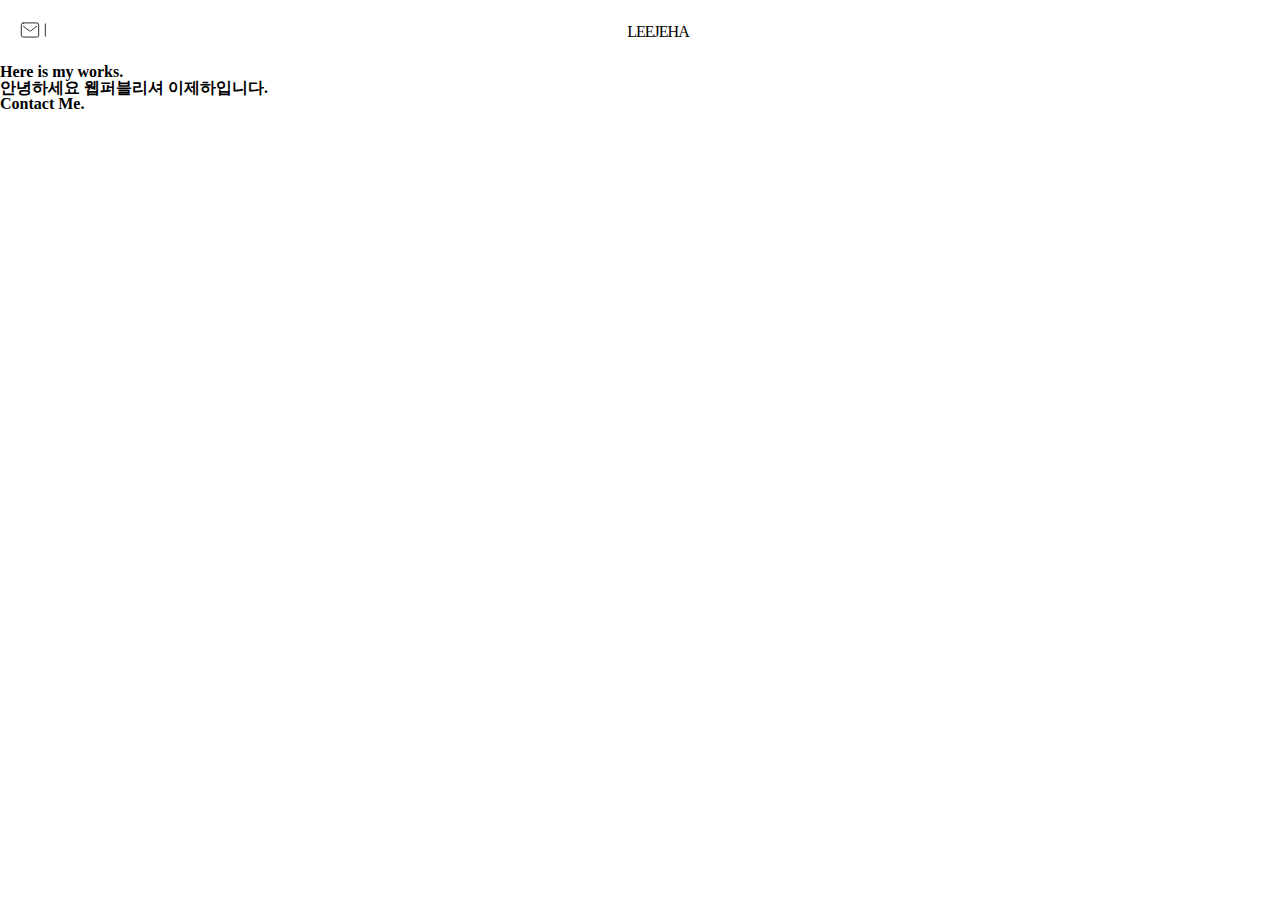
==== commit 359a351f: "sticky-ui 진행중" ====
--- a/main.html
+++ b/main.html
@@ -9,8 +9,6 @@
     <meta property="og:title" content="LeeJeha portfolio" />
     <meta property="og:description" content="이제하의 포트폴리오" />
     <meta property="og:type" content="website" />
-    <link rel="stylesheet" href="./styles/css/common.css" />
-    <link rel="stylesheet" href="./styles/css/guide.css" />
     <link rel="apple-touch-icon" sizes="120x120" href="apple-touch-icon.png">
     <link rel="icon" type="image/png" sizes="32x32" href="favicon-32x32.png">
     <link rel="icon" type="image/png" sizes="16x16" href="favicon-16x16.png">
@@ -24,28 +22,28 @@
   </head>
   <body>
     <div class="popup loading" data-type="custom-loading">
-      <img src="../img/loading.gif" alt="loading" width="100" height="100">
+      <!-- <img src="../img/loading.gif" alt="loading" width="100" height="100"> -->
     </div>
-    <div class="container main">
+    <div class="container">
       <!-- fixed_aside// -->
       <div class="sticky-ui">
-        <div class="header-main">
+        <div class="header">
           <div class="ui-container">
             <div class="ui-wrap">
                 <div class="txt-title">LEEJEHA PORTFOLIO</div>
                 <button class="btn-email">
                   <span class="ico"></span>
                 </button>
-                <button type="button" class="btn-small btn-changemode">
+                <button type="button" class="mb-btn-small btn-changemode">
                   <span class="ico">change mode</span>
                 </button>
             </div>
-          </div>
-          <div class="mb-menu-tabs">
-            <button type="button" class="tab">HOME</button>
-            <button type="button" class="tab">WORKS</button>
-            <button type="button" class="tab">ABOUT</button>
-            <button type="button" class="tab">CONTACT</button>
+            <div class="mb-menu-tabs" style="display: none;">
+              <button type="button" class="tab">HOME</button>
+              <button type="button" class="tab">WORKS</button>
+              <button type="button" class="tab">ABOUT</button>
+              <button type="button" class="tab">CONTACT</button>
+            </div>
           </div>
           <!-- <div class="mb-menu-layer" style="display: flex; pointer-events: none;">
             <div class="bg" style="opacity: 0;"></div>
@@ -79,7 +77,12 @@
           </div>
         </div>
       </div>
-      
+      <div class="content-wrap">
+        <div class="content cont-home"><h1>안녕하세요 이제하의 포트폴리오 입니다.</h1></div>
+        <div class="content cont-works"><h1>Here is my works.</h1></div>
+        <div class="content cont-about"><h1>안녕하세요 웹퍼블리셔 이제하입니다.</h1></div>
+        <div class="content cont-contact"><h1>Contact Me.</h1></div>
+      </div>
   
       <!-- <main class="section-wrap">
         <section class="intro">
--- a/styles/css/common.css
+++ b/styles/css/common.css
@@ -65,31 +65,6 @@
 }
 
 @font-face {
-  font-family: "T Universe Sans TTF";
-  src: url(../../styles/fonts/T-Universe-Sans-TTF/fwt/TUniverseSansTTF-cMd.ttf) format("truetype");
-  font-weight: 500;
-}
-@font-face {
-  font-family: "T Universe Sans TTF";
-  src: url(../../styles/fonts/T-Universe-Sans-TTF/fwt/TUniverseSansTTF-dBd.ttf) format("truetype");
-  font-weight: 700;
-}
-@font-face {
-  font-family: "Pretendard";
-  font-weight: 100;
-  src: url(../../styles/fonts/Pretendard/Pretendard-Thin.woff) format("woff");
-}
-@font-face {
-  font-family: "Pretendard";
-  font-weight: 200;
-  src: url(../../styles/fonts/Pretendard/Pretendard-ExtraLight.woff) format("woff");
-}
-@font-face {
-  font-family: "Pretendard";
-  font-weight: 300;
-  src: url(../../styles/fonts/Pretendard/Pretendard-Light.woff) format("woff");
-}
-@font-face {
   font-family: "Pretendard";
   font-weight: 400;
   src: url(../../styles/fonts/Pretendard/Pretendard-Regular.woff) format("woff");
@@ -101,11 +76,6 @@
 }
 @font-face {
   font-family: "Pretendard";
-  font-weight: 600;
-  src: url(../../styles/fonts/Pretendard/Pretendard-SemiBold.woff) format("woff");
-}
-@font-face {
-  font-family: "Pretendard";
   font-weight: 700;
   src: url(../../styles/fonts/Pretendard/Pretendard-Bold.woff) format("woff");
 }
@@ -114,8 +84,95 @@
   font-weight: 800;
   src: url(../../styles/fonts/Pretendard/Pretendard-ExtraBold.woff) format("woff");
 }
-@font-face {
+.header {
+  position: fixed;
+  width: 100%;
+  max-width: var(--maxDeviceWidth);
+  left: 0;
+  right: 0;
+  margin: auto;
+  width: 100%;
+  max-width: var(--maxDeviceWidth) !important;
+  top: 0;
+  background-color: #ffffff;
+  z-index: 800;
+}
+.header .ui-container {
+  position: relative;
+  display: flex;
+  flex-direction: row;
+  align-items: center;
+  justify-content: space-between;
+  width: 100%;
+  padding: 18px;
+}
+.header .ui-wrap {
+  display: flex;
+  flex-direction: row;
+  align-items: center;
+  gap: 12px;
+}
+.header .ui-wrap.ui-single {
+  margin-left: auto;
+}
+@supports not (inset: 0) {
+  .header .ui-wrap > button:not(:first-child) {
+    margin-left: 12px;
+  }
+}
+.header button,
+.header a {
+  position: relative;
+  font-size: 0;
+}
+.header button .ico,
+.header a .ico {
+  display: block;
+  width: 28px;
+  height: 28px;
+}
+.header button.btn-email .ico,
+.header a.btn-email .ico {
+  background-image: url("../../../img/icon/ico_mail_black.svg");
+}
+.header button.btn-changemode .ico,
+.header a.btn-changemode .ico {
+  display: none;
+}
+.header button.btn-txt,
+.header a.btn-txt {
   font-family: "Pretendard";
-  font-weight: 900;
-  src: url(../../styles/fonts/Pretendard/Pretendard-Black.woff) format("woff");
+  font-weight: 700;
+  font-size: 14px;
+  line-height: 20px;
+  letter-spacing: -0.5px;
+  color: #3617ce;
+  width: 90px;
+  padding-right: 6px;
+  text-align: right;
+}
+.header .txt-title {
+  position: absolute;
+  left: 0;
+  right: 0;
+  max-height: 20px;
+  width: 130px;
+  margin: auto;
+  margin-right: auto;
+  font-family: "Pretendard";
+  font-weight: 500;
+  font-size: 16px;
+  line-height: 20px;
+  letter-spacing: -1px;
+  text-align: center;
+  overflow: hidden;
+}
+
+@keyframes blur {
+  from {
+    -webkit-backdrop-filter: blur(0px);
+  }
+  to {
+    -webkit-backdrop-filter: blur(20px);
+  }
 }/*# sourceMappingURL=common.css.map */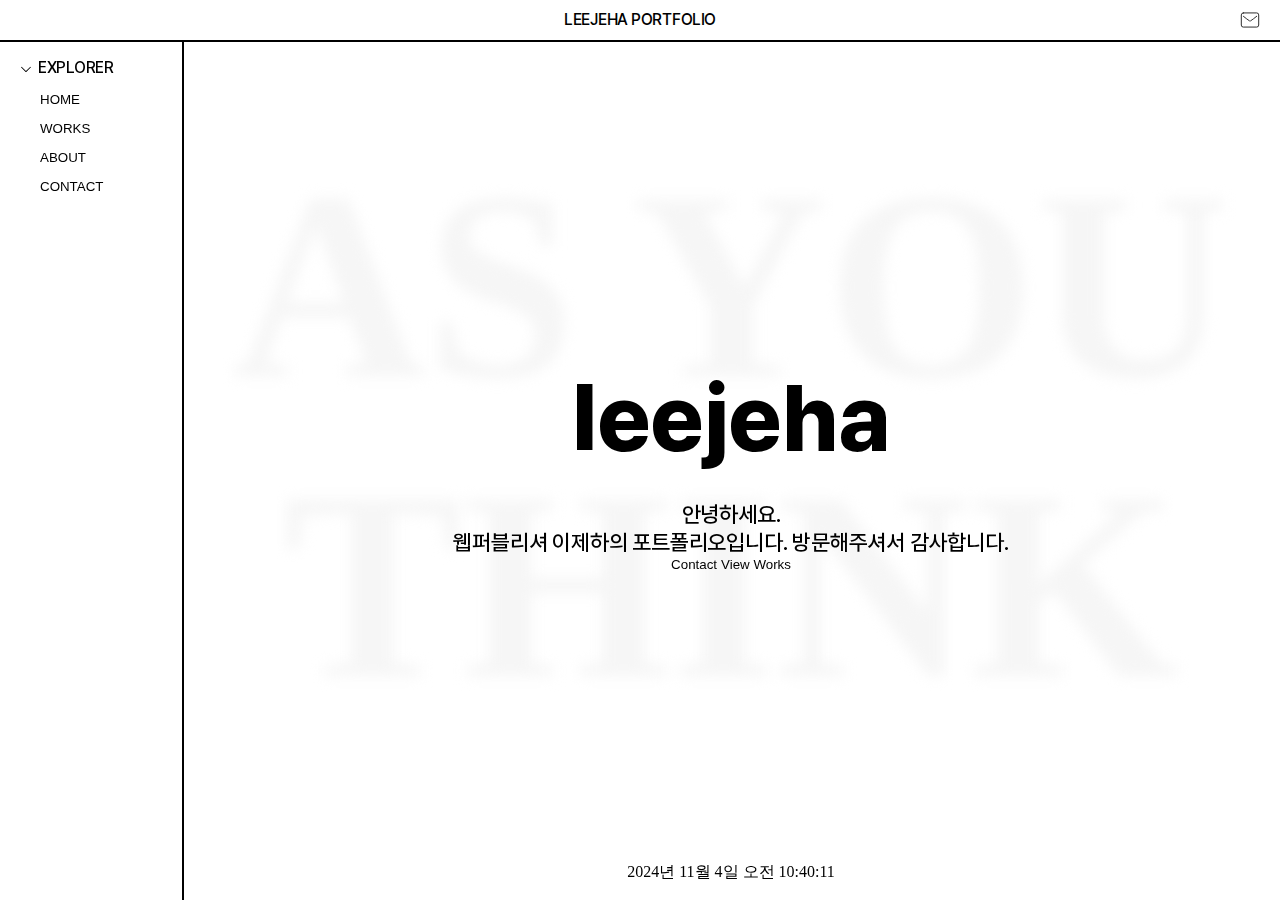
==== commit 27ed2881: "add:  main > home" ====
--- a/main.html
+++ b/main.html
@@ -34,9 +34,6 @@
                 <button class="btn-email">
                   <span class="ico"></span>
                 </button>
-                <button type="button" class="mb-btn-small btn-changemode">
-                  <span class="ico">change mode</span>
-                </button>
             </div>
             <div class="mb-menu-tabs" style="display: none;">
               <button type="button" class="tab">HOME</button>
@@ -59,29 +56,46 @@
             </div>
           </div> -->
         </div>
-        <div class="fixed-menu fixed-left">
-          <span class="fixed-menu-title">EXPLORER</span>
+      </div>
+      <div class="fixed-menu fixed-left">
+        <div class="ui-wrap">
+          <span class="menu-title"><span class="ico"></span>EXPLORER</span>
           <div class="tabs">
             <button type="button" class="tab">HOME</button>
             <button type="button" class="tab">WORKS</button>
             <button type="button" class="tab">ABOUT</button>
             <button type="button" class="tab">CONTACT</button>
           </div>
-          <div class="btn-row">
-            <button type="button" class="btn-small">
-              <span class="ico">about</span>
-            </button>
-            <button type="button" class="btn-small btn-changemode">
-              <span class="ico">change mode</span>
-            </button>
-          </div>
         </div>
       </div>
       <div class="content-wrap">
-        <div class="content cont-home"><h1>안녕하세요 이제하의 포트폴리오 입니다.</h1></div>
-        <div class="content cont-works"><h1>Here is my works.</h1></div>
-        <div class="content cont-about"><h1>안녕하세요 웹퍼블리셔 이제하입니다.</h1></div>
-        <div class="content cont-contact"><h1>Contact Me.</h1></div>
+        <div class="content cont-home">
+          <span class="title-bg">AS YOU THINK</span>
+          <h1 class="title-home">leejeha</h1>
+          <div class="txt-title">
+            안녕하세요.<br/>
+            웹퍼블리셔 이제하의 포트폴리오입니다. 방문해주셔서 감사합니다.
+          </div>
+          <div class="btn-row">
+            <button type="button" class="btn-main bg-black">
+              <span>Contact</span>
+            </button>
+            <button type="button" class="btn-main bg-black-reverse">
+              <span>View Works</span>
+            </button>
+          </div>
+          <div class="clock">
+            <span class="today">2024년 11월 4일</span>
+            <span class="time">오전 10:40:11</span>
+          </div>
+        </div>
+
+        <!-- <div class="content cont-works">
+          <h1>Here is my works.</h1>
+        </div> -->
+
+        <!-- <div class="content cont-about"><h1>안녕하세요 웹퍼블리셔 이제하입니다.</h1></div>
+        <div class="content cont-contact"><h1>Contact Me.</h1></div> -->
       </div>
   
       <!-- <main class="section-wrap">
--- a/styles/css/common.css
+++ b/styles/css/common.css
@@ -67,53 +67,45 @@
 @font-face {
   font-family: "Pretendard";
   font-weight: 400;
-  src: url(../../styles/fonts/Pretendard/Pretendard-Regular.woff) format("woff");
+  src: url(../../styles/fonts/Pretendard-Regular.woff) format("woff");
 }
 @font-face {
   font-family: "Pretendard";
   font-weight: 500;
-  src: url(../../styles/fonts/Pretendard/Pretendard-Medium.woff) format("woff");
+  src: url(../../styles/fonts/Pretendard-Medium.woff) format("woff");
 }
 @font-face {
   font-family: "Pretendard";
   font-weight: 700;
-  src: url(../../styles/fonts/Pretendard/Pretendard-Bold.woff) format("woff");
+  src: url(../../styles/fonts/Pretendard-Bold.woff) format("woff");
 }
 @font-face {
   font-family: "Pretendard";
   font-weight: 800;
-  src: url(../../styles/fonts/Pretendard/Pretendard-ExtraBold.woff) format("woff");
+  src: url(../../styles/fonts/Pretendard-ExtraBold.woff) format("woff");
 }
 .header {
-  position: fixed;
-  width: 100%;
-  max-width: var(--maxDeviceWidth);
-  left: 0;
-  right: 0;
-  margin: auto;
   width: 100%;
   max-width: var(--maxDeviceWidth) !important;
   top: 0;
   background-color: #ffffff;
+  border-bottom: 2px solid #000000;
   z-index: 800;
 }
 .header .ui-container {
   position: relative;
+  display: flex;
+  flex-direction: column;
+  width: 100%;
+  padding: 8px 18px;
+  box-sizing: border-box;
+}
+.header .ui-wrap {
   display: flex;
   flex-direction: row;
   align-items: center;
-  justify-content: space-between;
-  width: 100%;
-  padding: 18px;
-}
-.header .ui-wrap {
-  display: flex;
-  flex-direction: row;
-  align-items: center;
+  flex-direction: row-reverse;
   gap: 12px;
-}
-.header .ui-wrap.ui-single {
-  margin-left: auto;
 }
 @supports not (inset: 0) {
   .header .ui-wrap > button:not(:first-child) {
@@ -124,46 +116,39 @@
 .header a {
   position: relative;
   font-size: 0;
+  cursor: pointer;
 }
 .header button .ico,
 .header a .ico {
-  display: block;
-  width: 28px;
-  height: 28px;
+  display: inline-block;
+  background-size: cover;
+  background-repeat: no-repeat;
+  font-size: 0;
+  vertical-align: middle;
+  width: 24px;
+  height: 24px;
 }
 .header button.btn-email .ico,
 .header a.btn-email .ico {
-  background-image: url("../../../img/icon/ico_mail_black.svg");
+  background-image: url("../../img/icon/ico_mail_black.svg");
 }
 .header button.btn-changemode .ico,
 .header a.btn-changemode .ico {
   display: none;
-}
-.header button.btn-txt,
-.header a.btn-txt {
-  font-family: "Pretendard";
-  font-weight: 700;
-  font-size: 14px;
-  line-height: 20px;
-  letter-spacing: -0.5px;
-  color: #3617ce;
-  width: 90px;
-  padding-right: 6px;
-  text-align: right;
 }
 .header .txt-title {
   position: absolute;
   left: 0;
   right: 0;
+  max-width: 188px;
   max-height: 20px;
-  width: 130px;
   margin: auto;
   margin-right: auto;
   font-family: "Pretendard";
   font-weight: 500;
   font-size: 16px;
   line-height: 20px;
-  letter-spacing: -1px;
+  letter-spacing: -0.5px;
   text-align: center;
   overflow: hidden;
 }
@@ -175,4 +160,175 @@
   to {
     -webkit-backdrop-filter: blur(20px);
   }
+}
+.sticky-ui {
+  position: fixed;
+  width: 100%;
+  max-width: var(--maxDeviceWidth);
+  left: 0;
+  right: 0;
+  margin: auto;
+  max-width: var(--maxDeviceWidth);
+  top: 0;
+  z-index: 1000;
+}
+
+.fixed-menu {
+  position: fixed;
+  left: 0;
+  top: 40px;
+  width: 182px;
+  height: calc(var(--vh) - 40px);
+  border-right: 2px solid #000000;
+}
+.fixed-menu .ico {
+  display: inline-block;
+  background-size: cover;
+  background-repeat: no-repeat;
+  font-size: 0;
+  vertical-align: middle;
+}
+.fixed-menu.fixed-left {
+  display: flex;
+  flex-direction: column;
+  justify-content: space-between;
+}
+.fixed-menu.fixed-left .ui-wrap {
+  display: flex;
+  flex-direction: column;
+  gap: 10px;
+  padding-top: 18px;
+  padding-left: 18px;
+}
+.fixed-menu.fixed-left .menu-title {
+  font-family: "Pretendard";
+  font-weight: 500;
+  font-size: 16px;
+  line-height: 20px;
+  letter-spacing: -0.5px;
+  color: #000000;
+}
+.fixed-menu.fixed-left .menu-title .ico {
+  width: 16px;
+  height: 16px;
+  margin-right: 4px;
+  background-image: url("../../img/icon/arrow.svg");
+}
+.fixed-menu.fixed-left .tabs {
+  display: flex;
+  flex-direction: column;
+  gap: 6px;
+}
+.fixed-menu.fixed-left .tabs .tab {
+  text-align: left;
+  padding-top: 4px;
+  padding-bottom: 4px;
+  padding-left: 22px;
+  cursor: pointer;
+}
+.fixed-menu.fixed-left .btn-row {
+  display: flex;
+  flex-direction: row;
+  align-items: center;
+  justify-content: center;
+  align-items: center;
+  padding: 10px 0 10px;
+  gap: 50px;
+  border-top: 1px solid #eeeeee;
+}
+.fixed-menu.fixed-left .btn-row .btn-small:first-of-type {
+  position: relative;
+}
+.fixed-menu.fixed-left .btn-row .btn-small:first-of-type::after {
+  content: "";
+  display: block;
+  position: absolute;
+  top: 50%;
+  margin-top: -6px;
+  right: -25px;
+  width: 1px;
+  height: 12px;
+  background-color: #a0a0a0;
+  opacity: 0.3;
+}
+.fixed-menu.fixed-left .btn-row .btn-small .ico {
+  display: inline-block;
+  background-size: cover;
+  background-repeat: no-repeat;
+  font-size: 0;
+  vertical-align: middle;
+  width: 26px;
+  height: 26px;
+  opacity: 0.5;
+}
+.fixed-menu.fixed-left .btn-row .btn-small .ico.about {
+  background-image: url(../../img/icon/ico_about.svg);
+}
+.fixed-menu.fixed-left .btn-row .btn-small .ico.changemode {
+  background-image: url(../../img/icon/ico_setting.svg);
+}
+
+:root {
+  --vh: 100vh;
+  --maxDeviceWidth: 100vw;
+}
+
+.content-wrap {
+  position: relative;
+  max-width: calc(var(--maxDeviceWidth) - 182px);
+  height: calc(var(--vh) - 42px);
+  margin-left: auto;
+  padding-top: 40px;
+}
+.content-wrap .cont-home {
+  position: relative;
+  height: 100%;
+  display: flex;
+  flex-direction: column;
+  justify-content: center;
+  align-items: center;
+  padding: 0 20px;
+}
+.content-wrap .cont-home .title-bg {
+  display: block;
+  position: absolute;
+  top: clamp(80px, 7.46vw, 7.46vw);
+  left: 50%;
+  transform: translate(-50%);
+  font-size: 21vw;
+  width: 100%;
+  color: #f6f6f6;
+  text-align: center;
+  z-index: -1;
+  font-weight: 800;
+  line-height: 300px;
+  filter: blur(7px);
+  -webkit-filter: blur(7px);
+}
+.content-wrap .cont-home .title-home {
+  font-family: "Pretendard";
+  font-weight: 800;
+  font-size: 32px;
+  line-height: 38px;
+  letter-spacing: -0.5px;
+  font-size: 92px;
+  line-height: 102px;
+  color: #000000;
+  text-align: center;
+  margin-bottom: 32px;
+}
+.content-wrap .cont-home .title-home + .txt-title {
+  font-family: "Pretendard";
+  font-weight: 500;
+  font-size: 22px;
+  line-height: 28px;
+  letter-spacing: -0.2px;
+  color: #000000;
+  text-align: center;
+}
+.content-wrap .cont-home .clock {
+  position: absolute;
+  bottom: 18px;
+  left: 50%;
+  transform: translate(-50%);
 }/*# sourceMappingURL=common.css.map */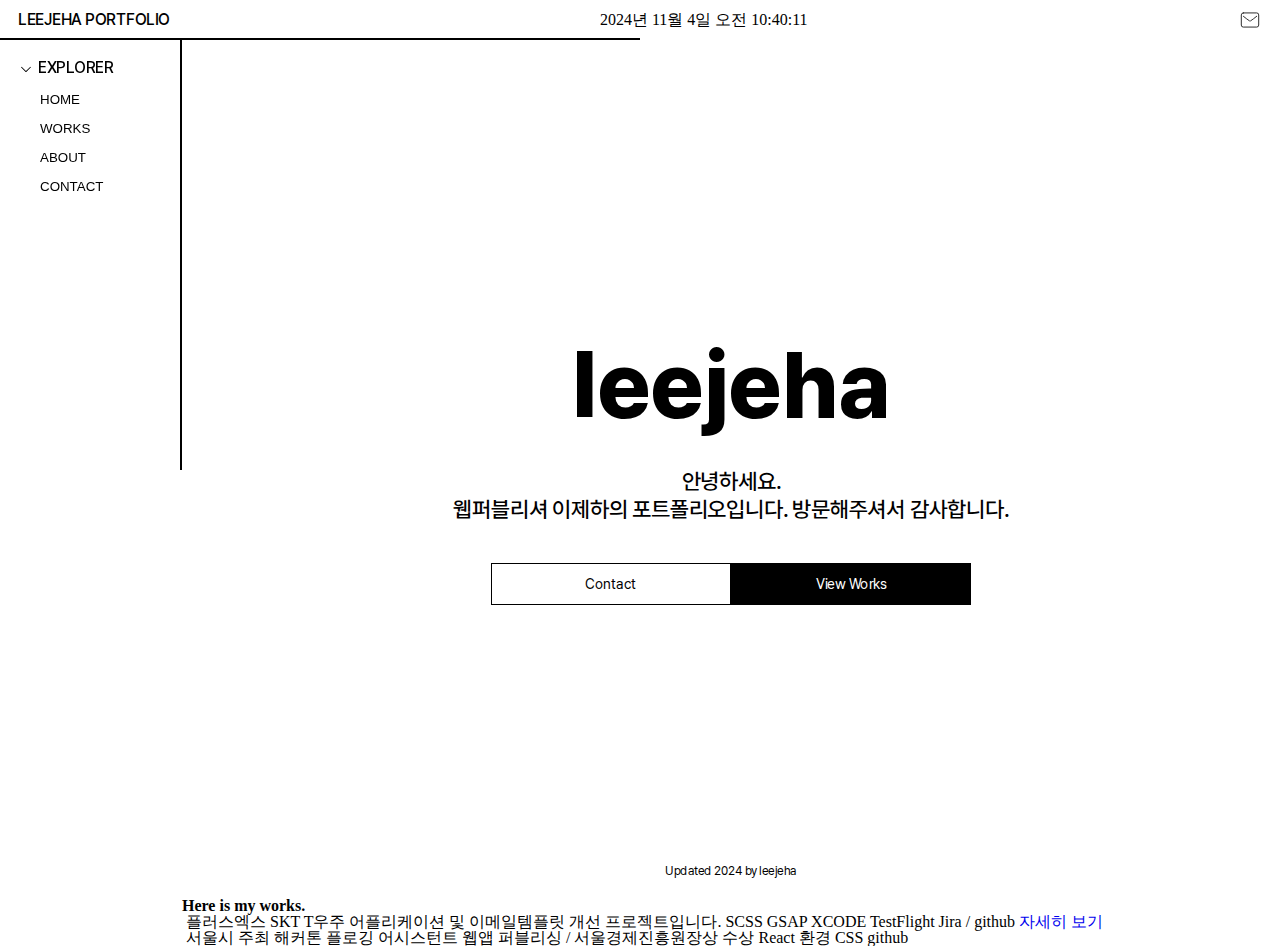
==== commit 1226a41b: "add:work lists" ====
--- a/main.html
+++ b/main.html
@@ -31,9 +31,13 @@
           <div class="ui-container">
             <div class="ui-wrap">
                 <div class="txt-title">LEEJEHA PORTFOLIO</div>
-                <button class="btn-email">
+                <div class="clock">
+                  <span class="today">2024년 11월 4일</span>
+                  <span class="time">오전 10:40:11</span>
+                </div>
+                <a href="mailto:leejeha.dev@gmail.com" class="btn-email">
                   <span class="ico"></span>
-                </button>
+                </a>
             </div>
             <div class="mb-menu-tabs" style="display: none;">
               <button type="button" class="tab">HOME</button>
@@ -70,29 +74,71 @@
       </div>
       <div class="content-wrap">
         <div class="content cont-home">
-          <span class="title-bg">AS YOU THINK</span>
+          <!-- <span class="title-bg"></span> -->
           <h1 class="title-home">leejeha</h1>
           <div class="txt-title">
             안녕하세요.<br/>
             웹퍼블리셔 이제하의 포트폴리오입니다. 방문해주셔서 감사합니다.
           </div>
           <div class="btn-row">
-            <button type="button" class="btn-main bg-black">
+            <button type="button" class="btn-main bg-black-reverse">
               <span>Contact</span>
             </button>
-            <button type="button" class="btn-main bg-black-reverse">
+            </a>
+            <button type="button" class="btn-main bg-black">
               <span>View Works</span>
             </button>
           </div>
-          <div class="clock">
-            <span class="today">2024년 11월 4일</span>
-            <span class="time">오전 10:40:11</span>
-          </div>
-        </div>
-
-        <!-- <div class="content cont-works">
+          <p class="bottom-txt">Updated 2024 by leejeha</p>
+        </div>
+
+        <div class="content cont-works">
           <h1>Here is my works.</h1>
-        </div> -->
+          <div class="product-row">
+            <div class="com-product-thumb">
+                <span class="thumb-product">
+                    <span class="thumb-product-img">
+                        <img src="../../img" alt="">
+                    </span>
+                </span>
+                <span class="info-product-ver">
+                    <span class="txt-name">플러스엑스</span>
+                    <span class="txt-desc">SKT T우주 어플리케이션 및 이메일템플릿 개선 프로젝트입니다.</span>
+                    <span class="txt-badge-row">
+                        <span class="badge badge-gray">SCSS</span>
+                        <span class="badge badge-gray">GSAP</span>
+                    </span>
+                    <span class="txt-badge-row">
+                        <span class="badge badge-gray">XCODE</span>
+                        <span class="badge badge-gray">TestFlight</span>
+                    </span>
+                    <span class="txt-badge-row">
+                      <span class="badge badge-gray">Jira / github</span>
+                  </span>
+                </span>
+                <a href="https://www.plus-ex.com/experience#tuniverse" class="inner-link">자세히 보기</a>
+            </div>
+            <div class="com-product-thumb">
+              <span class="thumb-product">
+                  <span class="thumb-product-img">
+                      <img src="../../img" alt="">
+                  </span>
+              </span>
+              <span class="info-product-ver">
+                  <span class="txt-name">서울시 주최 해커톤</span>
+                  <span class="txt-desc">플로깅 어시스턴트 웹앱 퍼블리싱 / 서울경제진흥원장상 수상</span>
+                  <span class="txt-badge-row">
+                      <span class="badge badge-gray">React 환경</span>
+                      <span class="badge badge-gray">CSS</span>
+                  </span>
+                  <span class="txt-badge-row">
+                    <span class="badge badge-gray">github</span>
+                  </span>
+              </span>
+              <a href="" class="inner-link"></a>
+            </div>
+          </div>
+        </div>
 
         <!-- <div class="content cont-about"><h1>안녕하세요 웹퍼블리셔 이제하입니다.</h1></div>
         <div class="content cont-contact"><h1>Contact Me.</h1></div> -->
--- a/styles/css/common.css
+++ b/styles/css/common.css
@@ -64,6 +64,10 @@
   padding: 0;
 }
 
+a {
+  text-decoration: none;
+}
+
 @font-face {
   font-family: "Pretendard";
   font-weight: 400;
@@ -85,12 +89,22 @@
   src: url(../../styles/fonts/Pretendard-ExtraBold.woff) format("woff");
 }
 .header {
+  position: relative;
   width: 100%;
   max-width: var(--maxDeviceWidth) !important;
   top: 0;
   background-color: #ffffff;
-  border-bottom: 2px solid #000000;
   z-index: 800;
+}
+.header:after {
+  content: "";
+  display: block;
+  width: 50%;
+  height: 2px;
+  background-color: #000000;
+  position: absolute;
+  bottom: 0;
+  left: 0;
 }
 .header .ui-container {
   position: relative;
@@ -104,8 +118,9 @@
   display: flex;
   flex-direction: row;
   align-items: center;
-  flex-direction: row-reverse;
+  flex-direction: row;
   gap: 12px;
+  justify-content: space-between;
 }
 @supports not (inset: 0) {
   .header .ui-wrap > button:not(:first-child) {
@@ -137,13 +152,8 @@
   display: none;
 }
 .header .txt-title {
-  position: absolute;
-  left: 0;
-  right: 0;
   max-width: 188px;
   max-height: 20px;
-  margin: auto;
-  margin-right: auto;
   font-family: "Pretendard";
   font-weight: 500;
   font-size: 16px;
@@ -179,7 +189,16 @@
   top: 40px;
   width: 182px;
   height: calc(var(--vh) - 40px);
-  border-right: 2px solid #000000;
+}
+.fixed-menu:after {
+  content: "";
+  display: block;
+  width: 2px;
+  height: 50%;
+  background-color: #000000;
+  position: absolute;
+  top: 0;
+  right: 0;
 }
 .fixed-menu .ico {
   display: inline-block;
@@ -282,28 +301,14 @@
 }
 .content-wrap .cont-home {
   position: relative;
+  max-width: 720px;
+  margin: 0 auto;
   height: 100%;
   display: flex;
   flex-direction: column;
   justify-content: center;
   align-items: center;
   padding: 0 20px;
-}
-.content-wrap .cont-home .title-bg {
-  display: block;
-  position: absolute;
-  top: clamp(80px, 7.46vw, 7.46vw);
-  left: 50%;
-  transform: translate(-50%);
-  font-size: 21vw;
-  width: 100%;
-  color: #f6f6f6;
-  text-align: center;
-  z-index: -1;
-  font-weight: 800;
-  line-height: 300px;
-  filter: blur(7px);
-  -webkit-filter: blur(7px);
 }
 .content-wrap .cont-home .title-home {
   font-family: "Pretendard";
@@ -326,9 +331,70 @@
   color: #000000;
   text-align: center;
 }
-.content-wrap .cont-home .clock {
+.content-wrap .cont-home .btn-row {
+  margin-top: 40px;
+  max-width: calc(100% - 240px);
+}
+.content-wrap .cont-home .bottom-txt {
+  font-family: "Pretendard";
+  font-size: 12px;
+  font-weight: 400;
+  line-height: 14px;
+  letter-spacing: -0.5px;
   position: absolute;
-  bottom: 18px;
   left: 50%;
-  transform: translate(-50%);
+  bottom: 20px;
+  transform: translateX(-50%);
+}
+
+.btn-main {
+  position: relative;
+  display: flex;
+  flex-direction: row;
+  align-items: center;
+  justify-content: center;
+  gap: 2px;
+  width: calc(100% - 30px);
+  padding: 10px 14px;
+  margin: 0 auto;
+  background-color: #a0a0a0;
+  transform: scale(1);
+  transition: transform 0.2s cubic-bezier(0.33, 1, 0.68, 1);
+  overflow: hidden;
+}
+.btn-main.bg-black {
+  background-color: #000000;
+  border: 1px solid #000000;
+}
+.btn-main.bg-black-reverse {
+  background-color: #ffffff;
+  border: 1px solid #000000;
+}
+.btn-main.bg-black-reverse span {
+  color: #000000;
+}
+.btn-main span {
+  color: #ffffff;
+  width: 180px;
+  white-space: nowrap;
+  overflow: hidden;
+  display: inline-block;
+  text-overflow: ellipsis;
+  text-align: center;
+  font-family: "Pretendard";
+  font-style: normal;
+  font-weight: 400;
+  font-size: 14px;
+  line-height: 20px;
+  letter-spacing: -0.5px;
+}
+
+.btn-row {
+  display: flex;
+  flex-direction: row;
+  align-items: center;
+  width: calc(100% - 40px);
+}
+.btn-row a, .btn-row button {
+  flex: 1;
 }/*# sourceMappingURL=common.css.map */